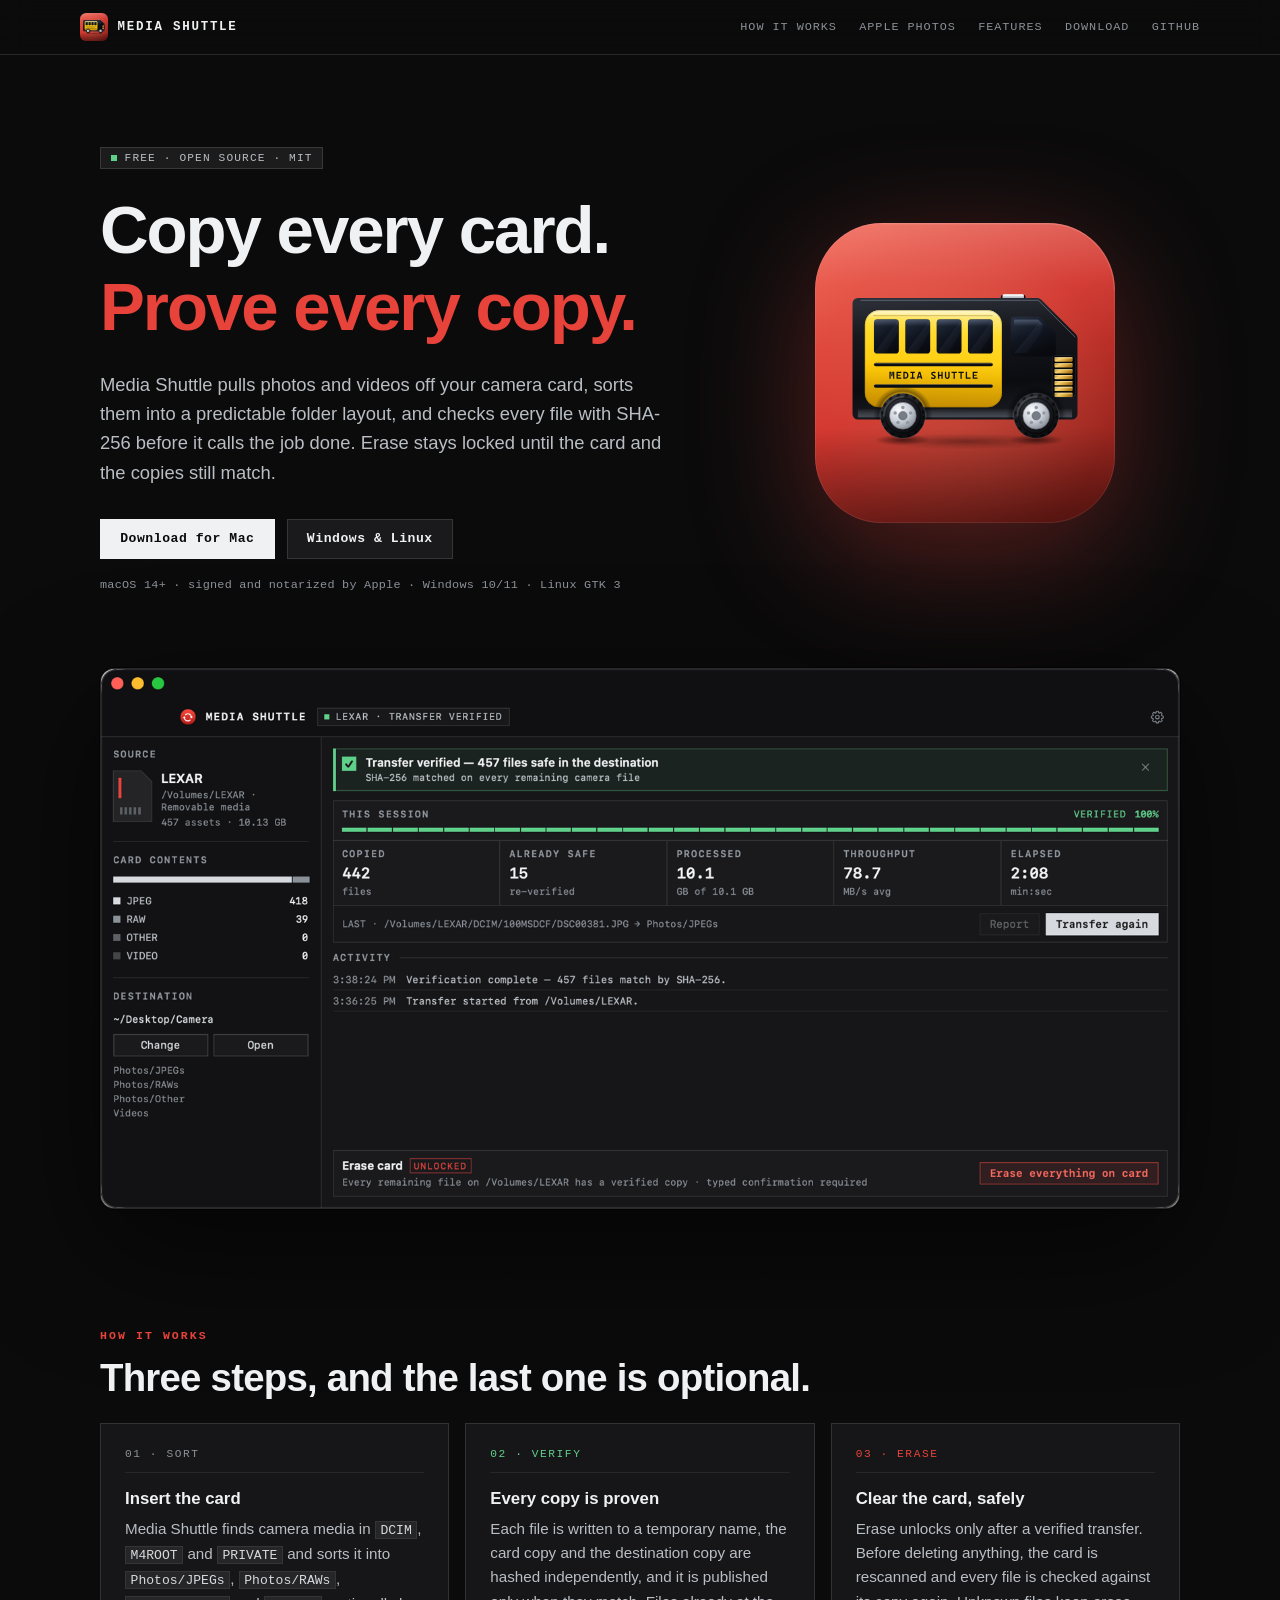
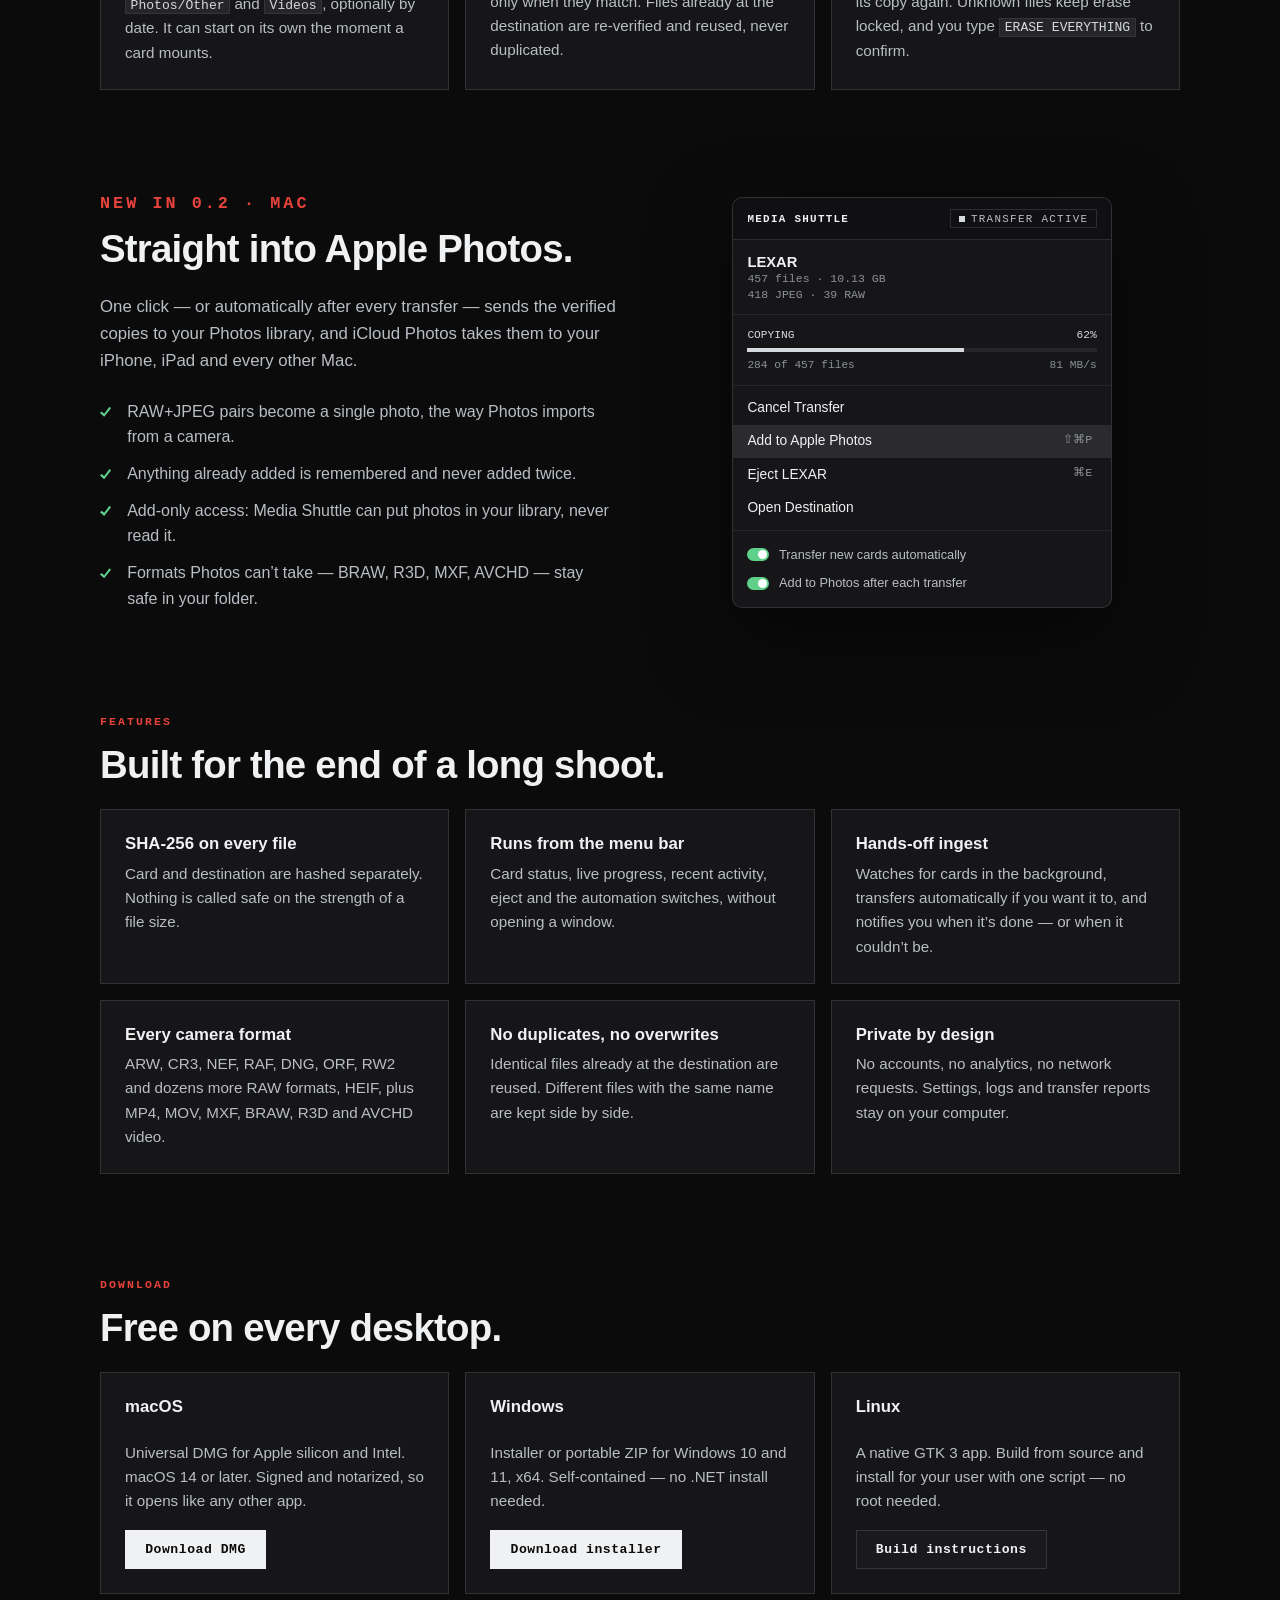
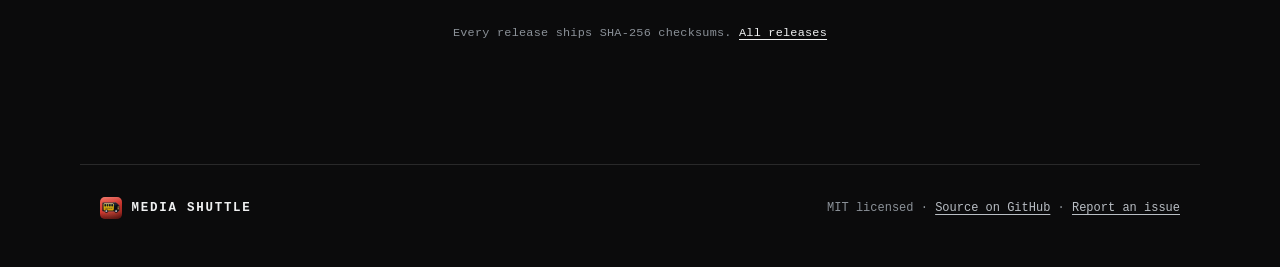
==== site/index.html @ 6b958de8 "Add the Media Shuttle website on GitHub Pages A static site in site/, published by a Pages workflow " ====
<!doctype html>
<html lang="en">
<head>
  <meta charset="utf-8">
  <meta name="viewport" content="width=device-width, initial-scale=1">
  <title>Media Shuttle — verified camera-card ingest for Mac, Windows and Linux</title>
  <meta name="description" content="Media Shuttle copies camera cards into a tidy folder layout, proves every copy with SHA-256, adds your shots to Apple Photos, and keeps erase locked until everything is safe. Free and open source.">
  <link rel="canonical" href="https://mediashuttle.webworldwide.online/">
  <link rel="icon" href="assets/icon.svg" type="image/svg+xml">
  <meta name="theme-color" content="#0B0B0C">
  <meta property="og:type" content="website">
  <meta property="og:title" content="Media Shuttle">
  <meta property="og:description" content="Copy every card. Prove every copy. Verified camera-card ingest for Mac, Windows and Linux.">
  <meta property="og:url" content="https://mediashuttle.webworldwide.online/">
  <meta property="og:image" content="https://mediashuttle.webworldwide.online/assets/screenshot.png">
  <meta name="twitter:card" content="summary_large_image">
  <link rel="stylesheet" href="style.css">
</head>
<body>
  <header class="nav">
    <a class="brand" href="#top" aria-label="Media Shuttle home">
      <img src="assets/icon.svg" alt="" width="28" height="28">
      <span>MEDIA SHUTTLE</span>
    </a>
    <nav aria-label="Sections">
      <a href="#how">How it works</a>
      <a href="#photos">Apple Photos</a>
      <a href="#features">Features</a>
      <a href="#download">Download</a>
      <a href="https://github.com/WebWorldWide/media-shuttle">GitHub</a>
    </nav>
  </header>

  <main id="top">
    <section class="hero">
      <div class="hero-copy">
        <p class="pill"><span class="dot verified"></span><span id="version-pill">FREE · OPEN SOURCE · MIT</span></p>
        <h1>Copy every card.<br><span class="accent">Prove every copy.</span></h1>
        <p class="lede">
          Media Shuttle pulls photos and videos off your camera card, sorts them into a predictable
          folder layout, and checks every file with SHA-256 before it calls the job done.
          Erase stays locked until the card and the copies still match.
        </p>
        <div class="cta">
          <a class="button primary" id="primary-download" href="https://github.com/WebWorldWide/media-shuttle/releases/latest">Download for Mac</a>
          <a class="button" href="#download">Windows &amp; Linux</a>
        </div>
        <p class="fineprint">macOS 14+ · signed and notarized by Apple · Windows 10/11 · Linux GTK&nbsp;3</p>
      </div>
      <div class="hero-mark" aria-hidden="true">
        <img src="assets/icon.svg" alt="" width="260" height="260">
      </div>
    </section>

    <section class="shot">
      <figure class="window">
        <img src="assets/screenshot.png" width="1600" height="800"
             alt="Media Shuttle showing a verified transfer: 457 files from a LEXAR card, 442 copied, 15 already safe, 10.1 GB at 78.7 MB/s, erase unlocked.">
      </figure>
    </section>

    <section id="how" class="section">
      <p class="label">HOW IT WORKS</p>
      <h2>Three steps, and the last one is optional.</h2>
      <ol class="steps">
        <li class="panel">
          <span class="step">01 · SORT</span>
          <h3>Insert the card</h3>
          <p>Media Shuttle finds camera media in <code>DCIM</code>, <code>M4ROOT</code> and <code>PRIVATE</code> and sorts it into
            <code>Photos/JPEGs</code>, <code>Photos/RAWs</code>, <code>Photos/Other</code> and <code>Videos</code>, optionally by date.
            It can start on its own the moment a card mounts.</p>
        </li>
        <li class="panel">
          <span class="step">02 · VERIFY</span>
          <h3>Every copy is proven</h3>
          <p>Each file is written to a temporary name, the card copy and the destination copy are hashed independently, and it
            is published only when they match. Files already at the destination are re-verified and reused, never duplicated.</p>
        </li>
        <li class="panel">
          <span class="step">03 · ERASE</span>
          <h3>Clear the card, safely</h3>
          <p>Erase unlocks only after a verified transfer. Before deleting anything, the card is rescanned and every file is
            checked against its copy again. Unknown files keep erase locked, and you type <code>ERASE EVERYTHING</code> to confirm.</p>
        </li>
      </ol>
    </section>

    <section id="photos" class="section split">
      <div>
        <p class="label">NEW IN 0.2 · MAC</p>
        <h2>Straight into Apple Photos.</h2>
        <p>One click — or automatically after every transfer — sends the verified copies to your Photos library, and iCloud
          Photos takes them to your iPhone, iPad and every other Mac.</p>
        <ul class="ticks">
          <li>RAW+JPEG pairs become a single photo, the way Photos imports from a camera.</li>
          <li>Anything already added is remembered and never added twice.</li>
          <li>Add-only access: Media Shuttle can put photos in your library, never read it.</li>
          <li>Formats Photos can’t take — BRAW, R3D, MXF, AVCHD — stay safe in your folder.</li>
        </ul>
      </div>
      <div class="panel menu-demo" aria-label="Illustration of the Media Shuttle menu bar panel">
        <div class="menu-head">
          <span>MEDIA SHUTTLE</span>
          <span class="status"><span class="dot"></span>TRANSFER ACTIVE</span>
        </div>
        <div class="menu-body">
          <div class="menu-card">
            <strong>LEXAR</strong>
            <span>457 files · 10.13 GB</span>
            <span>418 JPEG · 39 RAW</span>
          </div>
          <div class="menu-progress">
            <div class="row"><span>COPYING</span><span>62%</span></div>
            <div class="bar"><span style="width:62%"></span></div>
            <div class="row muted"><span>284 of 457 files</span><span>81 MB/s</span></div>
          </div>
          <ul class="menu-actions">
            <li>Cancel Transfer</li>
            <li>Add to Apple Photos <kbd>⇧⌘P</kbd></li>
            <li>Eject LEXAR <kbd>⌘E</kbd></li>
            <li>Open Destination</li>
          </ul>
          <div class="menu-switches">
            <span><i class="switch on"></i>Transfer new cards automatically</span>
            <span><i class="switch on"></i>Add to Photos after each transfer</span>
          </div>
        </div>
      </div>
    </section>

    <section id="features" class="section">
      <p class="label">FEATURES</p>
      <h2>Built for the end of a long shoot.</h2>
      <div class="grid">
        <article class="panel">
          <h3>SHA-256 on every file</h3>
          <p>Card and destination are hashed separately. Nothing is called safe on the strength of a file size.</p>
        </article>
        <article class="panel">
          <h3>Runs from the menu bar</h3>
          <p>Card status, live progress, recent activity, eject and the automation switches, without opening a window.</p>
        </article>
        <article class="panel">
          <h3>Hands-off ingest</h3>
          <p>Watches for cards in the background, transfers automatically if you want it to, and notifies you when it’s done — or when it couldn’t be.</p>
        </article>
        <article class="panel">
          <h3>Every camera format</h3>
          <p>ARW, CR3, NEF, RAF, DNG, ORF, RW2 and dozens more RAW formats, HEIF, plus MP4, MOV, MXF, BRAW, R3D and AVCHD video.</p>
        </article>
        <article class="panel">
          <h3>No duplicates, no overwrites</h3>
          <p>Identical files already at the destination are reused. Different files with the same name are kept side by side.</p>
        </article>
        <article class="panel">
          <h3>Private by design</h3>
          <p>No accounts, no analytics, no network requests. Settings, logs and transfer reports stay on your computer.</p>
        </article>
      </div>
    </section>

    <section id="download" class="section">
      <p class="label">DOWNLOAD</p>
      <h2>Free on every desktop.</h2>
      <div class="grid platforms">
        <article class="panel platform">
          <h3>macOS</h3>
          <p>Universal DMG for Apple silicon and Intel. macOS 14 or later. Signed and notarized, so it opens like any other app.</p>
          <a class="button primary" data-asset="macOS-universal.dmg" href="https://github.com/WebWorldWide/media-shuttle/releases/latest">Download DMG</a>
        </article>
        <article class="panel platform">
          <h3>Windows</h3>
          <p>Installer or portable ZIP for Windows 10 and 11, x64. Self-contained — no .NET install needed.</p>
          <a class="button primary" data-asset="win-x64.exe" href="https://github.com/WebWorldWide/media-shuttle/releases/latest">Download installer</a>
        </article>
        <article class="panel platform">
          <h3>Linux</h3>
          <p>A native GTK 3 app. Build from source and install for your user with one script — no root needed.</p>
          <a class="button" href="https://github.com/WebWorldWide/media-shuttle#linux">Build instructions</a>
        </article>
      </div>
      <p class="fineprint center">Every release ships SHA-256 checksums. <a href="https://github.com/WebWorldWide/media-shuttle/releases">All releases</a></p>
    </section>
  </main>

  <footer class="footer">
    <div class="brand">
      <img src="assets/icon.svg" alt="" width="22" height="22">
      <span>MEDIA SHUTTLE</span>
    </div>
    <p>MIT licensed · <a href="https://github.com/WebWorldWide/media-shuttle">Source on GitHub</a> · <a href="https://github.com/WebWorldWide/media-shuttle/issues">Report an issue</a></p>
  </footer>

  <script>
    // Point the download buttons straight at the newest release's files. Without JavaScript, or if
    // GitHub's API is unavailable, they keep linking to the latest release page.
    fetch("https://api.github.com/repos/WebWorldWide/media-shuttle/releases/latest")
      .then((response) => (response.ok ? response.json() : Promise.reject()))
      .then((release) => {
        const assets = release.assets || [];
        const find = (suffix) => assets.find((asset) => asset.name.endsWith(suffix));
        document.querySelectorAll("[data-asset]").forEach((link) => {
          const asset = find(link.dataset.asset);
          if (asset) link.href = asset.browser_download_url;
        });
        const dmg = find("macOS-universal.dmg");
        if (dmg) document.getElementById("primary-download").href = dmg.browser_download_url;
        const version = (release.tag_name || "").replace(/^v/, "");
        if (version) document.getElementById("version-pill").textContent = `VERSION ${version} · FREE · OPEN SOURCE`;
      })
      .catch(() => {});
  </script>
</body>
</html>
---- site/style.css ----
/* Media Shuttle site. The palette and type follow the app's own Theme: near-black panels,
   hairline borders, monospaced labels, red accent, green for verified, yellow for the shuttle. */
:root {
  --bg: #0b0b0c;
  --chrome: #101012;
  --panel: #161618;
  --panel-raised: #1a1a1d;
  --hairline: rgba(255, 255, 255, 0.12);
  --hairline-soft: rgba(255, 255, 255, 0.07);
  --text: #f0f1f2;
  --text-bright: #d6dade;
  --text-secondary: #b9bec4;
  --text-muted: #8b9198;
  --accent: #e8433a;
  --accent-bright: #ff6a5e;
  --verified: #5fd08a;
  --yellow: #ffd016;
  --mono: ui-monospace, "SF Mono", "JetBrains Mono", Menlo, Consolas, "Liberation Mono", monospace;
  --sans: -apple-system, BlinkMacSystemFont, "Segoe UI", Inter, Roboto, "Helvetica Neue", Arial, sans-serif;
  --max: 1120px;
}

* { box-sizing: border-box; }

html { scroll-behavior: smooth; scroll-padding-top: 72px; }

body {
  margin: 0;
  background:
    radial-gradient(1200px 520px at 78% -10%, rgba(232, 67, 58, 0.16), transparent 70%),
    var(--bg);
  color: var(--text-secondary);
  font: 16px/1.6 var(--sans);
  -webkit-font-smoothing: antialiased;
}

a { color: var(--text); text-underline-offset: 3px; }
a:hover { color: var(--accent-bright); }

code, kbd {
  font-family: var(--mono);
  font-size: 0.86em;
  color: var(--text-bright);
  background: var(--hairline-soft);
  border: 1px solid var(--hairline-soft);
  padding: 0.05em 0.35em;
}

h1, h2, h3 { color: var(--text); margin: 0; line-height: 1.15; }
h1 { font-size: clamp(2.5rem, 5.4vw, 4.2rem); letter-spacing: -0.03em; font-weight: 700; }
h2 { font-size: clamp(1.7rem, 3.2vw, 2.4rem); letter-spacing: -0.02em; margin-bottom: 1.4rem; }
h3 { font-size: 1.05rem; margin-bottom: 0.5rem; }
.accent { color: var(--accent); }

/* Navigation */
.nav {
  position: sticky;
  top: 0;
  z-index: 10;
  display: flex;
  align-items: center;
  justify-content: space-between;
  gap: 1rem;
  padding: 0.8rem max(1.25rem, calc((100% - var(--max)) / 2));
  background: rgba(11, 11, 12, 0.82);
  backdrop-filter: saturate(160%) blur(14px);
  border-bottom: 1px solid var(--hairline);
}
.brand {
  display: inline-flex;
  align-items: center;
  gap: 0.6rem;
  text-decoration: none;
  color: var(--text);
  font: 600 0.78rem var(--mono);
  letter-spacing: 0.14em;
}
.nav nav { display: flex; gap: 1.4rem; flex-wrap: wrap; }
.nav nav a {
  color: var(--text-muted);
  text-decoration: none;
  font: 0.74rem var(--mono);
  letter-spacing: 0.08em;
  text-transform: uppercase;
}
.nav nav a:hover { color: var(--text); }

main { max-width: var(--max); margin: 0 auto; padding: 0 1.25rem; }

/* Hero */
.hero {
  display: grid;
  grid-template-columns: 1.4fr 1fr;
  align-items: center;
  gap: 3rem;
  padding: 5.5rem 0 3rem;
}
.hero-mark { display: flex; justify-content: center; }
.hero-mark img {
  width: min(300px, 70%);
  height: auto;
  filter: drop-shadow(0 30px 60px rgba(232, 67, 58, 0.35));
  animation: float 6s ease-in-out infinite;
}
@keyframes float { 50% { transform: translateY(-10px); } }
@media (prefers-reduced-motion: reduce) { .hero-mark img { animation: none; } html { scroll-behavior: auto; } }

.pill {
  display: inline-flex;
  align-items: center;
  gap: 0.5rem;
  margin: 0 0 1.4rem;
  padding: 0.25rem 0.6rem;
  border: 1px solid var(--hairline);
  background: var(--hairline-soft);
  color: var(--text-secondary);
  font: 0.7rem var(--mono);
  letter-spacing: 0.1em;
}
.dot { display: inline-block; width: 6px; height: 6px; background: var(--text-bright); }
.dot.verified { background: var(--verified); }

.lede { font-size: 1.15rem; max-width: 36rem; margin: 1.5rem 0 2rem; }

.cta { display: flex; gap: 0.75rem; flex-wrap: wrap; }
.button {
  display: inline-block;
  padding: 0.7rem 1.2rem;
  border: 1px solid var(--hairline);
  background: var(--panel-raised);
  color: var(--text);
  text-decoration: none;
  font: 600 0.82rem var(--mono);
  letter-spacing: 0.04em;
  transition: border-color 0.15s, background 0.15s, transform 0.15s;
}
.button:hover { border-color: rgba(255, 255, 255, 0.3); color: var(--text); transform: translateY(-1px); }
.button.primary { background: var(--text); color: var(--bg); border-color: var(--text); }
.button.primary:hover { background: #fff; color: var(--bg); }

.fineprint { font: 0.74rem var(--mono); color: var(--text-muted); margin-top: 1.2rem; letter-spacing: 0.02em; }
.fineprint.center { text-align: center; margin-top: 2rem; }

/* Screenshot */
.shot { padding: 1rem 0 2rem; }
.window {
  margin: 0;
  border: 1px solid var(--hairline);
  border-radius: 14px;
  overflow: hidden;
  box-shadow: 0 40px 120px rgba(0, 0, 0, 0.6), 0 0 0 1px rgba(0, 0, 0, 0.5);
}
.window img { display: block; width: 100%; height: auto; }

/* Sections */
.section { padding: 5.5rem 0 1rem; }
.label {
  margin: 0 0 0.9rem;
  color: var(--accent);
  font: 600 0.72rem var(--mono);
  letter-spacing: 0.18em;
}
.panel {
  background: var(--panel);
  border: 1px solid var(--hairline);
  padding: 1.5rem;
}
.panel p { margin: 0; font-size: 0.95rem; }

.steps { list-style: none; margin: 0; padding: 0; display: grid; grid-template-columns: repeat(3, 1fr); gap: 1rem; }
.step {
  display: block;
  margin-bottom: 1rem;
  color: var(--text-muted);
  font: 0.7rem var(--mono);
  letter-spacing: 0.14em;
  padding-bottom: 0.8rem;
  border-bottom: 1px solid var(--hairline-soft);
}
.steps li:nth-child(2) .step { color: var(--verified); }
.steps li:nth-child(3) .step { color: var(--accent); }

.grid { display: grid; grid-template-columns: repeat(3, 1fr); gap: 1rem; }

.split { display: grid; grid-template-columns: 1fr 1fr; gap: 3rem; align-items: center; }
.split > div > p { font-size: 1.05rem; }
.ticks { list-style: none; padding: 0; margin: 1.5rem 0 0; display: grid; gap: 0.7rem; }
.ticks li { position: relative; padding-left: 1.7rem; }
.ticks li::before {
  content: "";
  position: absolute;
  left: 0;
  top: 0.45em;
  width: 11px;
  height: 11px;
  background: var(--verified);
  clip-path: polygon(14% 52%, 0 66%, 38% 100%, 100% 22%, 86% 8%, 38% 72%);
}

/* Menu bar illustration */
.menu-demo { padding: 0; max-width: 380px; justify-self: center; width: 100%; box-shadow: 0 30px 80px rgba(0, 0, 0, 0.5); border-radius: 10px; overflow: hidden; }
.menu-head {
  display: flex;
  justify-content: space-between;
  align-items: center;
  padding: 0.7rem 0.9rem;
  background: var(--chrome);
  border-bottom: 1px solid var(--hairline);
  color: var(--text);
  font: 600 0.68rem var(--mono);
  letter-spacing: 0.12em;
}
.menu-head .status { display: inline-flex; align-items: center; gap: 0.4rem; color: var(--text-secondary); font-weight: 400; border: 1px solid var(--hairline); padding: 0.15rem 0.45rem; }
.menu-body > * { padding: 0.85rem 0.9rem; border-bottom: 1px solid var(--hairline-soft); }
.menu-card { display: grid; gap: 0.15rem; font: 0.72rem var(--mono); color: var(--text-muted); }
.menu-card strong { font: 600 0.92rem var(--sans); color: var(--text); }
.menu-progress { display: grid; gap: 0.45rem; font: 0.7rem var(--mono); color: var(--text-bright); }
.menu-progress .row { display: flex; justify-content: space-between; }
.menu-progress .muted { color: var(--text-muted); }
.bar { height: 4px; background: var(--hairline-soft); }
.bar span { display: block; height: 100%; background: var(--text-bright); }
.menu-actions { list-style: none; margin: 0; padding: 0.35rem 0 !important; }
.menu-actions li { display: flex; justify-content: space-between; padding: 0.35rem 0.9rem; color: var(--text); font-size: 0.86rem; }
.menu-actions li:nth-child(2) { background: rgba(255, 255, 255, 0.09); }
.menu-actions kbd { background: none; border: 0; color: var(--text-muted); }
.menu-switches { display: grid; gap: 0.5rem; font-size: 0.8rem; border-bottom: 0 !important; }
.menu-switches span { display: flex; align-items: center; gap: 0.6rem; }
.switch { position: relative; width: 22px; height: 13px; border-radius: 7px; background: var(--hairline); flex: none; }
.switch.on { background: var(--verified); }
.switch::after { content: ""; position: absolute; top: 2px; left: 2px; width: 9px; height: 9px; border-radius: 50%; background: #fff; }
.switch.on::after { left: 11px; }

.platform { display: flex; flex-direction: column; gap: 1rem; }
.platform p { flex: 1; }
.platform .button { align-self: flex-start; }

/* Footer */
.footer {
  max-width: var(--max);
  margin: 6rem auto 0;
  padding: 2rem 1.25rem 3rem;
  border-top: 1px solid var(--hairline);
  display: flex;
  justify-content: space-between;
  align-items: center;
  gap: 1rem;
  flex-wrap: wrap;
  font: 0.75rem var(--mono);
  color: var(--text-muted);
}
.footer p { margin: 0; }
.footer a { color: var(--text-secondary); }

@media (max-width: 880px) {
  .hero, .split { grid-template-columns: 1fr; }
  .hero { padding-top: 3.5rem; text-align: left; }
  .hero-mark { order: -1; justify-content: flex-start; }
  .hero-mark img { width: 120px; }
  .steps, .grid { grid-template-columns: 1fr; }
  .nav nav a:not(:last-child):not([href="#download"]) { display: none; }
}
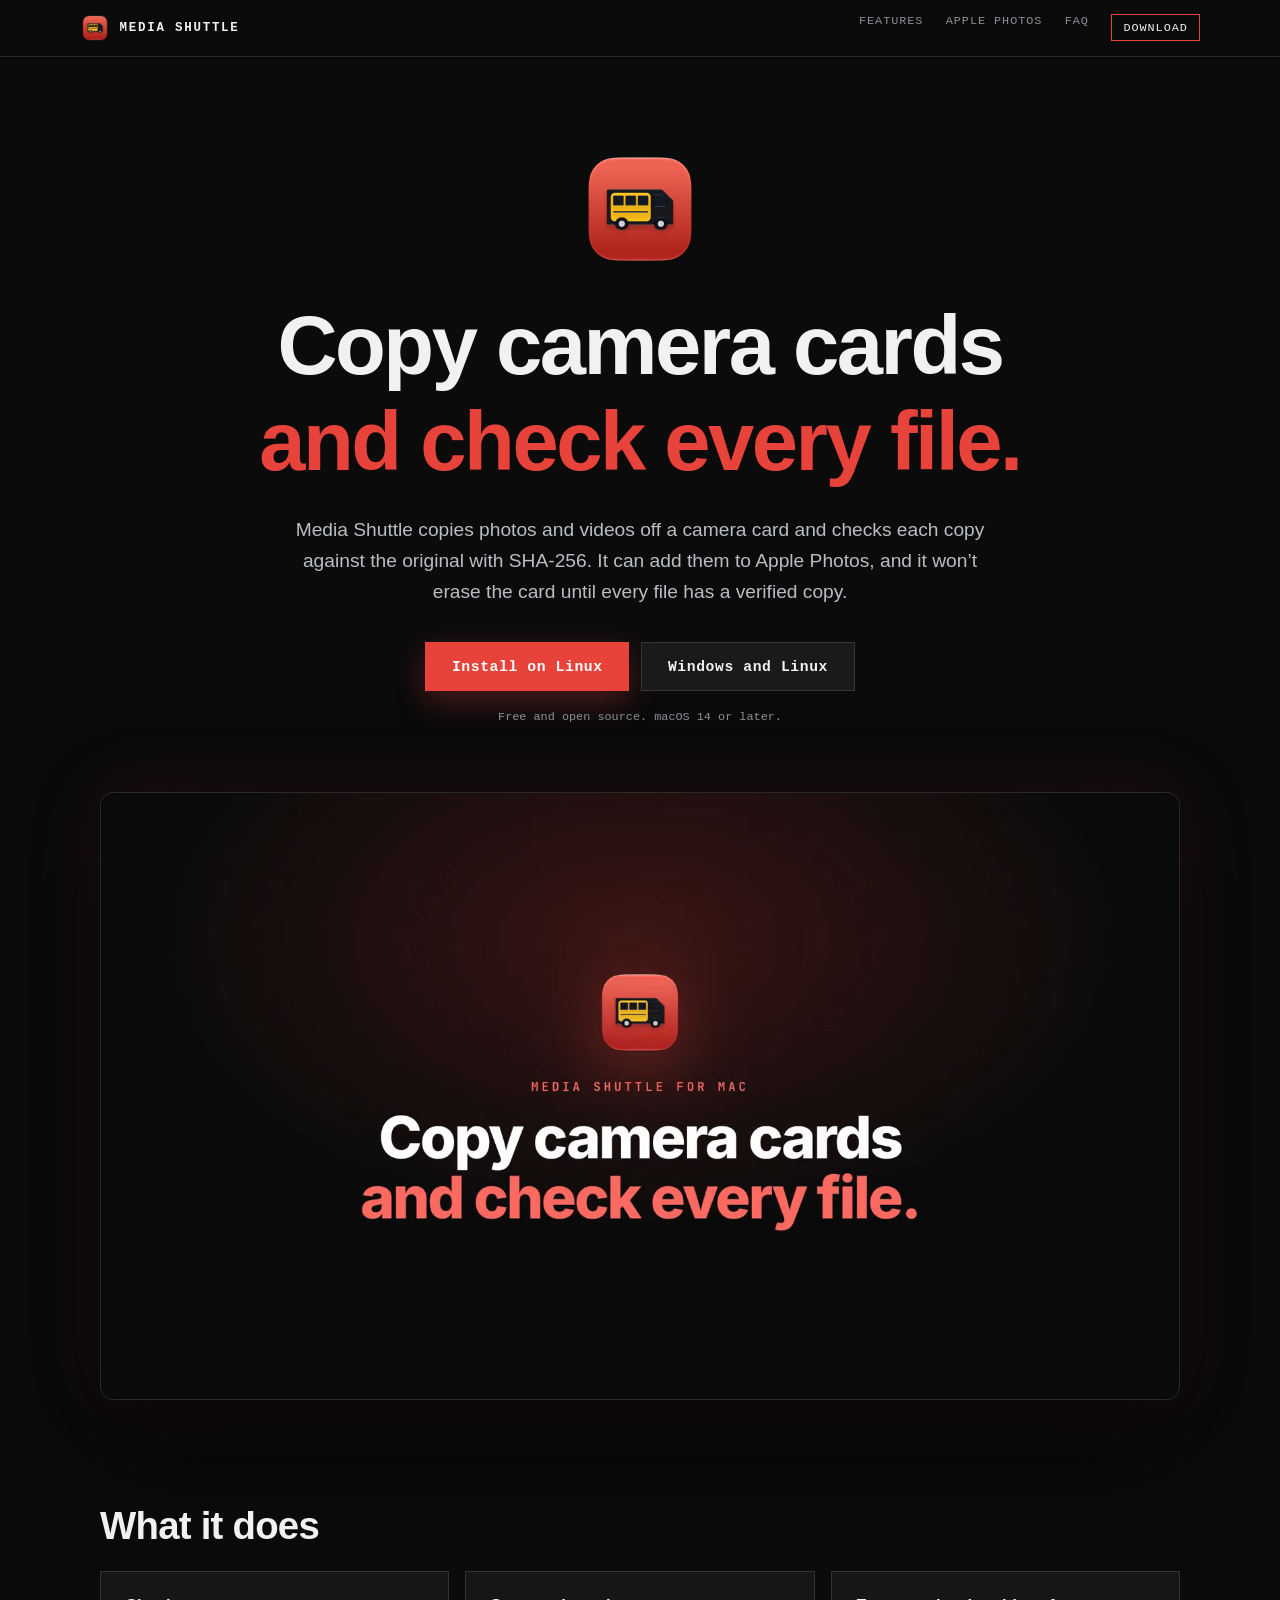
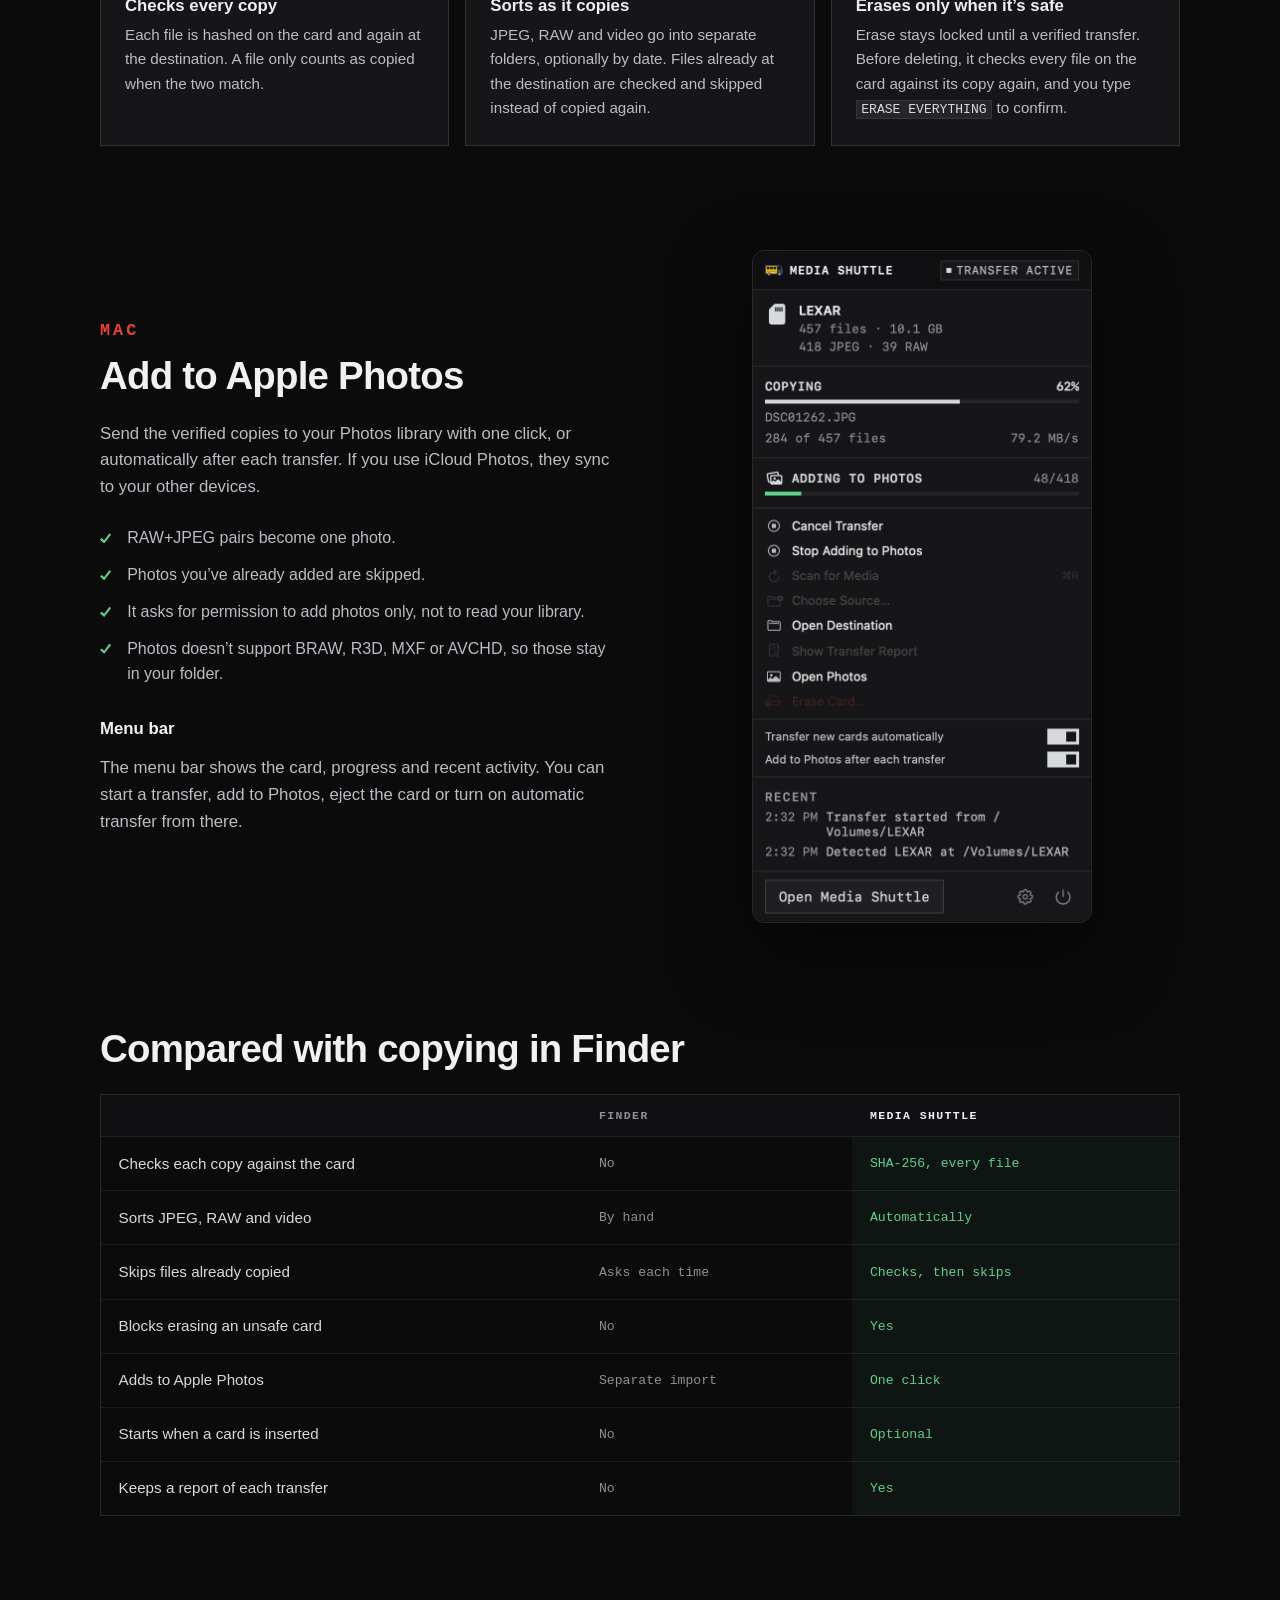
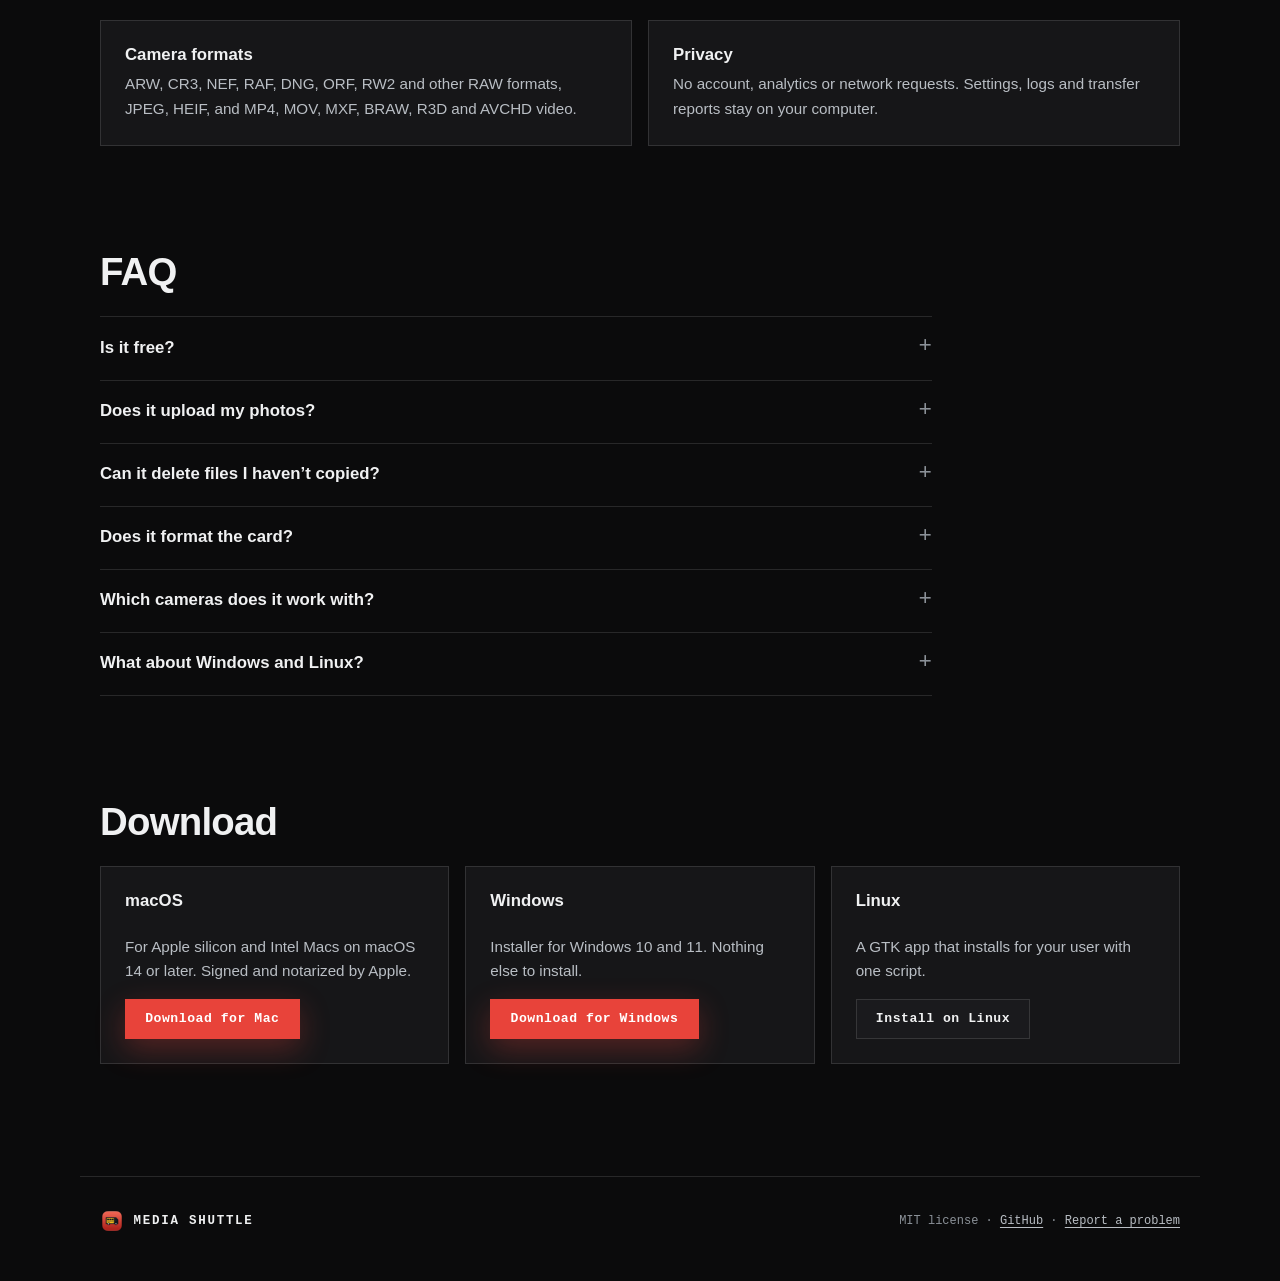
==== commit 0a018ee2: "Native-style icon, app-styled controls, plain copy, promo video Icon: rebuilt the Icon Composer docu" ====
--- a/site/index.html
+++ b/site/index.html
@@ -3,210 +3,222 @@
 <head>
   <meta charset="utf-8">
   <meta name="viewport" content="width=device-width, initial-scale=1">
-  <title>Media Shuttle — verified camera-card ingest for Mac, Windows and Linux</title>
-  <meta name="description" content="Media Shuttle copies camera cards into a tidy folder layout, proves every copy with SHA-256, adds your shots to Apple Photos, and keeps erase locked until everything is safe. Free and open source.">
+  <title>Media Shuttle: copy camera cards and check every file</title>
+  <meta name="description" content="Media Shuttle copies photos and videos off a camera card, checks each copy with SHA-256, and can add them to Apple Photos. Free for Mac, Windows and Linux.">
   <link rel="canonical" href="https://mediashuttle.webworldwide.online/">
-  <link rel="icon" href="assets/icon.svg" type="image/svg+xml">
+  <link rel="icon" href="assets/favicon-64.png" type="image/png">
+  <link rel="apple-touch-icon" href="assets/apple-touch-icon.png">
   <meta name="theme-color" content="#0B0B0C">
   <meta property="og:type" content="website">
   <meta property="og:title" content="Media Shuttle">
-  <meta property="og:description" content="Copy every card. Prove every copy. Verified camera-card ingest for Mac, Windows and Linux.">
+  <meta property="og:description" content="Copy camera cards and check every file. Free for Mac, Windows and Linux.">
   <meta property="og:url" content="https://mediashuttle.webworldwide.online/">
-  <meta property="og:image" content="https://mediashuttle.webworldwide.online/assets/screenshot.png">
+  <meta property="og:image" content="https://mediashuttle.webworldwide.online/assets/promo-thumbnail.jpg">
   <meta name="twitter:card" content="summary_large_image">
   <link rel="stylesheet" href="style.css">
 </head>
 <body>
   <header class="nav">
     <a class="brand" href="#top" aria-label="Media Shuttle home">
-      <img src="assets/icon.svg" alt="" width="28" height="28">
+      <img src="assets/icon.png" alt="" width="30" height="30">
       <span>MEDIA SHUTTLE</span>
     </a>
     <nav aria-label="Sections">
-      <a href="#how">How it works</a>
+      <a href="#features">Features</a>
       <a href="#photos">Apple Photos</a>
-      <a href="#features">Features</a>
-      <a href="#download">Download</a>
-      <a href="https://github.com/WebWorldWide/media-shuttle">GitHub</a>
+      <a href="#faq">FAQ</a>
+      <a class="nav-cta" href="#download">Download</a>
     </nav>
   </header>
 
   <main id="top">
     <section class="hero">
-      <div class="hero-copy">
-        <p class="pill"><span class="dot verified"></span><span id="version-pill">FREE · OPEN SOURCE · MIT</span></p>
-        <h1>Copy every card.<br><span class="accent">Prove every copy.</span></h1>
-        <p class="lede">
-          Media Shuttle pulls photos and videos off your camera card, sorts them into a predictable
-          folder layout, and checks every file with SHA-256 before it calls the job done.
-          Erase stays locked until the card and the copies still match.
-        </p>
-        <div class="cta">
-          <a class="button primary" id="primary-download" href="https://github.com/WebWorldWide/media-shuttle/releases/latest">Download for Mac</a>
-          <a class="button" href="#download">Windows &amp; Linux</a>
-        </div>
-        <p class="fineprint">macOS 14+ · signed and notarized by Apple · Windows 10/11 · Linux GTK&nbsp;3</p>
-      </div>
-      <div class="hero-mark" aria-hidden="true">
-        <img src="assets/icon.svg" alt="" width="260" height="260">
-      </div>
-    </section>
-
-    <section class="shot">
+      <img class="hero-icon" src="assets/icon.png" alt="" width="128" height="128">
+      <h1>Copy camera cards<br><span class="accent">and check every file.</span></h1>
+      <p class="lede">
+        Media Shuttle copies photos and videos off a camera card and checks each copy against the
+        original with SHA-256. It can add them to Apple Photos, and it won’t erase the card until every
+        file has a verified copy.
+      </p>
+      <div class="cta">
+        <a class="button primary big" data-download="primary" href="https://github.com/WebWorldWide/media-shuttle/releases/latest">Download for Mac</a>
+        <a class="button big" href="#download">Windows and Linux</a>
+      </div>
+      <p class="fineprint">Free and open source. macOS 14 or later.</p>
+    </section>
+
+    <section class="video-wrap">
       <figure class="window">
-        <img src="assets/screenshot.png" width="1600" height="800"
-             alt="Media Shuttle showing a verified transfer: 457 files from a LEXAR card, 442 copied, 15 already safe, 10.1 GB at 78.7 MB/s, erase unlocked.">
+        <video autoplay muted loop playsinline preload="metadata" poster="assets/promo-poster.jpg"
+               aria-label="A camera card is detected, 457 files are copied and checked with SHA-256, then added to Apple Photos.">
+          <source src="assets/promo.webm" type="video/webm">
+          <source src="assets/promo.mp4" type="video/mp4">
+        </video>
       </figure>
     </section>
 
-    <section id="how" class="section">
-      <p class="label">HOW IT WORKS</p>
-      <h2>Three steps, and the last one is optional.</h2>
-      <ol class="steps">
-        <li class="panel">
-          <span class="step">01 · SORT</span>
-          <h3>Insert the card</h3>
-          <p>Media Shuttle finds camera media in <code>DCIM</code>, <code>M4ROOT</code> and <code>PRIVATE</code> and sorts it into
-            <code>Photos/JPEGs</code>, <code>Photos/RAWs</code>, <code>Photos/Other</code> and <code>Videos</code>, optionally by date.
-            It can start on its own the moment a card mounts.</p>
-        </li>
-        <li class="panel">
-          <span class="step">02 · VERIFY</span>
-          <h3>Every copy is proven</h3>
-          <p>Each file is written to a temporary name, the card copy and the destination copy are hashed independently, and it
-            is published only when they match. Files already at the destination are re-verified and reused, never duplicated.</p>
-        </li>
-        <li class="panel">
-          <span class="step">03 · ERASE</span>
-          <h3>Clear the card, safely</h3>
-          <p>Erase unlocks only after a verified transfer. Before deleting anything, the card is rescanned and every file is
-            checked against its copy again. Unknown files keep erase locked, and you type <code>ERASE EVERYTHING</code> to confirm.</p>
-        </li>
-      </ol>
+    <section id="features" class="section">
+      <h2>What it does</h2>
+      <div class="grid">
+        <article class="panel">
+          <h3>Checks every copy</h3>
+          <p>Each file is hashed on the card and again at the destination. A file only counts as copied when the two match.</p>
+        </article>
+        <article class="panel">
+          <h3>Sorts as it copies</h3>
+          <p>JPEG, RAW and video go into separate folders, optionally by date. Files already at the destination are checked and skipped instead of copied again.</p>
+        </article>
+        <article class="panel">
+          <h3>Erases only when it’s safe</h3>
+          <p>Erase stays locked until a verified transfer. Before deleting, it checks every file on the card against its copy again, and you type <code>ERASE EVERYTHING</code> to confirm.</p>
+        </article>
+      </div>
     </section>
 
     <section id="photos" class="section split">
       <div>
-        <p class="label">NEW IN 0.2 · MAC</p>
-        <h2>Straight into Apple Photos.</h2>
-        <p>One click — or automatically after every transfer — sends the verified copies to your Photos library, and iCloud
-          Photos takes them to your iPhone, iPad and every other Mac.</p>
+        <p class="label">MAC</p>
+        <h2>Add to Apple Photos</h2>
+        <p>Send the verified copies to your Photos library with one click, or automatically after each transfer.
+          If you use iCloud Photos, they sync to your other devices.</p>
         <ul class="ticks">
-          <li>RAW+JPEG pairs become a single photo, the way Photos imports from a camera.</li>
-          <li>Anything already added is remembered and never added twice.</li>
-          <li>Add-only access: Media Shuttle can put photos in your library, never read it.</li>
-          <li>Formats Photos can’t take — BRAW, R3D, MXF, AVCHD — stay safe in your folder.</li>
+          <li>RAW+JPEG pairs become one photo.</li>
+          <li>Photos you’ve already added are skipped.</li>
+          <li>It asks for permission to add photos only, not to read your library.</li>
+          <li>Photos doesn’t support BRAW, R3D, MXF or AVCHD, so those stay in your folder.</li>
         </ul>
-      </div>
-      <div class="panel menu-demo" aria-label="Illustration of the Media Shuttle menu bar panel">
-        <div class="menu-head">
-          <span>MEDIA SHUTTLE</span>
-          <span class="status"><span class="dot"></span>TRANSFER ACTIVE</span>
-        </div>
-        <div class="menu-body">
-          <div class="menu-card">
-            <strong>LEXAR</strong>
-            <span>457 files · 10.13 GB</span>
-            <span>418 JPEG · 39 RAW</span>
-          </div>
-          <div class="menu-progress">
-            <div class="row"><span>COPYING</span><span>62%</span></div>
-            <div class="bar"><span style="width:62%"></span></div>
-            <div class="row muted"><span>284 of 457 files</span><span>81 MB/s</span></div>
-          </div>
-          <ul class="menu-actions">
-            <li>Cancel Transfer</li>
-            <li>Add to Apple Photos <kbd>⇧⌘P</kbd></li>
-            <li>Eject LEXAR <kbd>⌘E</kbd></li>
-            <li>Open Destination</li>
-          </ul>
-          <div class="menu-switches">
-            <span><i class="switch on"></i>Transfer new cards automatically</span>
-            <span><i class="switch on"></i>Add to Photos after each transfer</span>
-          </div>
-        </div>
-      </div>
-    </section>
-
-    <section id="features" class="section">
-      <p class="label">FEATURES</p>
-      <h2>Built for the end of a long shoot.</h2>
-      <div class="grid">
-        <article class="panel">
-          <h3>SHA-256 on every file</h3>
-          <p>Card and destination are hashed separately. Nothing is called safe on the strength of a file size.</p>
-        </article>
-        <article class="panel">
-          <h3>Runs from the menu bar</h3>
-          <p>Card status, live progress, recent activity, eject and the automation switches, without opening a window.</p>
-        </article>
-        <article class="panel">
-          <h3>Hands-off ingest</h3>
-          <p>Watches for cards in the background, transfers automatically if you want it to, and notifies you when it’s done — or when it couldn’t be.</p>
-        </article>
-        <article class="panel">
-          <h3>Every camera format</h3>
-          <p>ARW, CR3, NEF, RAF, DNG, ORF, RW2 and dozens more RAW formats, HEIF, plus MP4, MOV, MXF, BRAW, R3D and AVCHD video.</p>
-        </article>
-        <article class="panel">
-          <h3>No duplicates, no overwrites</h3>
-          <p>Identical files already at the destination are reused. Different files with the same name are kept side by side.</p>
-        </article>
-        <article class="panel">
-          <h3>Private by design</h3>
-          <p>No accounts, no analytics, no network requests. Settings, logs and transfer reports stay on your computer.</p>
-        </article>
-      </div>
+        <h3 class="subhead">Menu bar</h3>
+        <p>The menu bar shows the card, progress and recent activity. You can start a transfer, add to Photos,
+          eject the card or turn on automatic transfer from there.</p>
+      </div>
+      <figure class="menubar-shot">
+        <img src="assets/menubar.png" width="340" height="673" loading="lazy"
+             alt="The Media Shuttle menu bar panel, copying 284 of 457 files from a card named LEXAR while adding 48 of 418 items to Apple Photos.">
+      </figure>
+    </section>
+
+    <section class="section">
+      <h2>Compared with copying in Finder</h2>
+      <div class="table-wrap">
+        <table class="compare">
+          <thead>
+            <tr><th scope="col"></th><th scope="col">Finder</th><th scope="col" class="us">Media Shuttle</th></tr>
+          </thead>
+          <tbody>
+            <tr><th scope="row">Checks each copy against the card</th><td class="no">No</td><td class="yes">SHA-256, every file</td></tr>
+            <tr><th scope="row">Sorts JPEG, RAW and video</th><td class="no">By hand</td><td class="yes">Automatically</td></tr>
+            <tr><th scope="row">Skips files already copied</th><td class="no">Asks each time</td><td class="yes">Checks, then skips</td></tr>
+            <tr><th scope="row">Blocks erasing an unsafe card</th><td class="no">No</td><td class="yes">Yes</td></tr>
+            <tr><th scope="row">Adds to Apple Photos</th><td class="no">Separate import</td><td class="yes">One click</td></tr>
+            <tr><th scope="row">Starts when a card is inserted</th><td class="no">No</td><td class="yes">Optional</td></tr>
+            <tr><th scope="row">Keeps a report of each transfer</th><td class="no">No</td><td class="yes">Yes</td></tr>
+          </tbody>
+        </table>
+      </div>
+    </section>
+
+    <section class="section">
+      <div class="grid two">
+        <article class="panel">
+          <h3>Camera formats</h3>
+          <p>ARW, CR3, NEF, RAF, DNG, ORF, RW2 and other RAW formats, JPEG, HEIF, and MP4, MOV, MXF, BRAW, R3D and AVCHD video.</p>
+        </article>
+        <article class="panel">
+          <h3>Privacy</h3>
+          <p>No account, analytics or network requests. Settings, logs and transfer reports stay on your computer.</p>
+        </article>
+      </div>
+    </section>
+
+    <section id="faq" class="section faq">
+      <h2>FAQ</h2>
+      <details>
+        <summary>Is it free?</summary>
+        <p>Yes. It’s open source under the MIT license.</p>
+      </details>
+      <details>
+        <summary>Does it upload my photos?</summary>
+        <p>No. Media Shuttle doesn’t connect to the internet. If you add photos to Apple Photos, your iCloud settings decide what syncs.</p>
+      </details>
+      <details>
+        <summary>Can it delete files I haven’t copied?</summary>
+        <p>Erase only unlocks after a verified transfer. It checks every file against its copy again first, and it refuses if the card has files it can’t verify.</p>
+      </details>
+      <details>
+        <summary>Does it format the card?</summary>
+        <p>No. It deletes the files and leaves the card’s filesystem as it is. Use your camera’s Format command for a fresh card.</p>
+      </details>
+      <details>
+        <summary>Which cameras does it work with?</summary>
+        <p>Any camera that writes a <code>DCIM</code> folder, plus Sony’s <code>M4ROOT</code> and <code>PRIVATE</code> video folders. You can also choose any folder yourself.</p>
+      </details>
+      <details>
+        <summary>What about Windows and Linux?</summary>
+        <p>Both have native apps with the same verified copy and erase. Apple Photos import is Mac only.</p>
+      </details>
     </section>
 
     <section id="download" class="section">
-      <p class="label">DOWNLOAD</p>
-      <h2>Free on every desktop.</h2>
+      <h2>Download</h2>
       <div class="grid platforms">
         <article class="panel platform">
           <h3>macOS</h3>
-          <p>Universal DMG for Apple silicon and Intel. macOS 14 or later. Signed and notarized, so it opens like any other app.</p>
-          <a class="button primary" data-asset="macOS-universal.dmg" href="https://github.com/WebWorldWide/media-shuttle/releases/latest">Download DMG</a>
+          <p>For Apple silicon and Intel Macs on macOS 14 or later. Signed and notarized by Apple.</p>
+          <a class="button primary" data-asset="macOS-universal.dmg" href="https://github.com/WebWorldWide/media-shuttle/releases/latest">Download for Mac</a>
         </article>
         <article class="panel platform">
           <h3>Windows</h3>
-          <p>Installer or portable ZIP for Windows 10 and 11, x64. Self-contained — no .NET install needed.</p>
-          <a class="button primary" data-asset="win-x64.exe" href="https://github.com/WebWorldWide/media-shuttle/releases/latest">Download installer</a>
+          <p>Installer for Windows 10 and 11. Nothing else to install.</p>
+          <a class="button primary" data-asset="win-x64.exe" href="https://github.com/WebWorldWide/media-shuttle/releases/latest">Download for Windows</a>
         </article>
         <article class="panel platform">
           <h3>Linux</h3>
-          <p>A native GTK 3 app. Build from source and install for your user with one script — no root needed.</p>
-          <a class="button" href="https://github.com/WebWorldWide/media-shuttle#linux">Build instructions</a>
-        </article>
-      </div>
-      <p class="fineprint center">Every release ships SHA-256 checksums. <a href="https://github.com/WebWorldWide/media-shuttle/releases">All releases</a></p>
+          <p>A GTK app that installs for your user with one script.</p>
+          <a class="button" href="https://github.com/WebWorldWide/media-shuttle#linux">Install on Linux</a>
+        </article>
+      </div>
     </section>
   </main>
 
   <footer class="footer">
     <div class="brand">
-      <img src="assets/icon.svg" alt="" width="22" height="22">
+      <img src="assets/icon.png" alt="" width="24" height="24">
       <span>MEDIA SHUTTLE</span>
     </div>
-    <p>MIT licensed · <a href="https://github.com/WebWorldWide/media-shuttle">Source on GitHub</a> · <a href="https://github.com/WebWorldWide/media-shuttle/issues">Report an issue</a></p>
+    <p>MIT license · <a href="https://github.com/WebWorldWide/media-shuttle">GitHub</a> · <a href="https://github.com/WebWorldWide/media-shuttle/issues">Report a problem</a></p>
   </footer>
 
   <script>
-    // Point the download buttons straight at the newest release's files. Without JavaScript, or if
-    // GitHub's API is unavailable, they keep linking to the latest release page.
-    fetch("https://api.github.com/repos/WebWorldWide/media-shuttle/releases/latest")
+    // Offer the visitor's own platform first.
+    const platform = /Windows/i.test(navigator.userAgent) ? "windows"
+      : /Linux|X11/i.test(navigator.userAgent) && !/Android/i.test(navigator.userAgent) ? "linux" : "mac";
+    const primary = document.querySelector('[data-download="primary"]');
+    if (platform === "windows") primary.textContent = "Download for Windows";
+    if (platform === "linux") {
+      primary.textContent = "Install on Linux";
+      primary.href = "https://github.com/WebWorldWide/media-shuttle#linux";
+    }
+
+    // Point each download at the newest release that has its file, since a release can ship for
+    // one platform before the others. If GitHub's API is unavailable, the links stay on the
+    // latest release page.
+    fetch("https://api.github.com/repos/WebWorldWide/media-shuttle/releases?per_page=20")
       .then((response) => (response.ok ? response.json() : Promise.reject()))
-      .then((release) => {
-        const assets = release.assets || [];
-        const find = (suffix) => assets.find((asset) => asset.name.endsWith(suffix));
+      .then((releases) => {
+        const published = releases.filter((release) => !release.draft && !release.prerelease);
+        const newest = (suffix) => {
+          for (const release of published) {
+            const asset = (release.assets || []).find((candidate) => candidate.name.endsWith(suffix));
+            if (asset) return asset;
+          }
+          return null;
+        };
         document.querySelectorAll("[data-asset]").forEach((link) => {
-          const asset = find(link.dataset.asset);
+          const asset = newest(link.dataset.asset);
           if (asset) link.href = asset.browser_download_url;
         });
-        const dmg = find("macOS-universal.dmg");
-        if (dmg) document.getElementById("primary-download").href = dmg.browser_download_url;
-        const version = (release.tag_name || "").replace(/^v/, "");
-        if (version) document.getElementById("version-pill").textContent = `VERSION ${version} · FREE · OPEN SOURCE`;
+        const mine = platform === "windows" ? newest("win-x64.exe") : platform === "mac" ? newest("macOS-universal.dmg") : null;
+        if (mine) primary.href = mine.browser_download_url;
       })
       .catch(() => {});
   </script>
--- a/site/style.css
+++ b/site/style.css
@@ -88,41 +88,12 @@
 main { max-width: var(--max); margin: 0 auto; padding: 0 1.25rem; }
 
 /* Hero */
-.hero {
-  display: grid;
-  grid-template-columns: 1.4fr 1fr;
-  align-items: center;
-  gap: 3rem;
-  padding: 5.5rem 0 3rem;
-}
-.hero-mark { display: flex; justify-content: center; }
-.hero-mark img {
-  width: min(300px, 70%);
-  height: auto;
-  filter: drop-shadow(0 30px 60px rgba(232, 67, 58, 0.35));
-  animation: float 6s ease-in-out infinite;
-}
-@keyframes float { 50% { transform: translateY(-10px); } }
-@media (prefers-reduced-motion: reduce) { .hero-mark img { animation: none; } html { scroll-behavior: auto; } }
-
-.pill {
-  display: inline-flex;
-  align-items: center;
-  gap: 0.5rem;
-  margin: 0 0 1.4rem;
-  padding: 0.25rem 0.6rem;
-  border: 1px solid var(--hairline);
-  background: var(--hairline-soft);
-  color: var(--text-secondary);
-  font: 0.7rem var(--mono);
-  letter-spacing: 0.1em;
-}
-.dot { display: inline-block; width: 6px; height: 6px; background: var(--text-bright); }
-.dot.verified { background: var(--verified); }
-
-.lede { font-size: 1.15rem; max-width: 36rem; margin: 1.5rem 0 2rem; }
-
-.cta { display: flex; gap: 0.75rem; flex-wrap: wrap; }
+.hero { padding: 5.5rem 0 2.5rem; text-align: center; }
+.hero-icon { display: block; width: 128px; height: 128px; margin: 0 auto 1.6rem; }
+.hero h1 { font-size: clamp(2.8rem, 6.6vw, 5.2rem); }
+.lede { font-size: 1.2rem; max-width: 44rem; margin: 1.6rem auto 2.2rem; color: var(--text-secondary); }
+.fineprint { font: 0.74rem var(--mono); color: var(--text-muted); margin-top: 1.2rem; }
+.cta { display: flex; gap: 0.75rem; flex-wrap: wrap; justify-content: center; }
 .button {
   display: inline-block;
   padding: 0.7rem 1.2rem;
@@ -132,25 +103,24 @@
   text-decoration: none;
   font: 600 0.82rem var(--mono);
   letter-spacing: 0.04em;
-  transition: border-color 0.15s, background 0.15s, transform 0.15s;
+  transition: border-color 0.15s, background 0.15s, transform 0.15s, box-shadow 0.15s;
 }
 .button:hover { border-color: rgba(255, 255, 255, 0.3); color: var(--text); transform: translateY(-1px); }
-.button.primary { background: var(--text); color: var(--bg); border-color: var(--text); }
-.button.primary:hover { background: #fff; color: var(--bg); }
-
-.fineprint { font: 0.74rem var(--mono); color: var(--text-muted); margin-top: 1.2rem; letter-spacing: 0.02em; }
-.fineprint.center { text-align: center; margin-top: 2rem; }
-
-/* Screenshot */
-.shot { padding: 1rem 0 2rem; }
+.button.big { padding: 0.95rem 1.6rem; font-size: 0.92rem; }
+.button.primary { background: var(--accent); color: #fff; border-color: var(--accent); box-shadow: 0 10px 30px rgba(232, 67, 58, 0.3); }
+.button.primary:hover { background: var(--accent-bright); border-color: var(--accent-bright); color: #fff; box-shadow: 0 14px 40px rgba(232, 67, 58, 0.4); }
+
+/* Video */
+.video-wrap { padding: 1rem 0 1rem; scroll-margin-top: 90px; }
 .window {
   margin: 0;
   border: 1px solid var(--hairline);
   border-radius: 14px;
   overflow: hidden;
-  box-shadow: 0 40px 120px rgba(0, 0, 0, 0.6), 0 0 0 1px rgba(0, 0, 0, 0.5);
-}
-.window img { display: block; width: 100%; height: auto; }
+  background: var(--bg);
+  box-shadow: 0 40px 120px rgba(0, 0, 0, 0.6), 0 0 80px rgba(232, 67, 58, 0.12);
+}
+.window img, .window video { display: block; width: 100%; height: auto; aspect-ratio: 16 / 9; }
 
 /* Sections */
 .section { padding: 5.5rem 0 1rem; }
@@ -167,20 +137,8 @@
 }
 .panel p { margin: 0; font-size: 0.95rem; }
 
-.steps { list-style: none; margin: 0; padding: 0; display: grid; grid-template-columns: repeat(3, 1fr); gap: 1rem; }
-.step {
-  display: block;
-  margin-bottom: 1rem;
-  color: var(--text-muted);
-  font: 0.7rem var(--mono);
-  letter-spacing: 0.14em;
-  padding-bottom: 0.8rem;
-  border-bottom: 1px solid var(--hairline-soft);
-}
-.steps li:nth-child(2) .step { color: var(--verified); }
-.steps li:nth-child(3) .step { color: var(--accent); }
-
 .grid { display: grid; grid-template-columns: repeat(3, 1fr); gap: 1rem; }
+.grid.two { grid-template-columns: repeat(2, 1fr); }
 
 .split { display: grid; grid-template-columns: 1fr 1fr; gap: 3rem; align-items: center; }
 .split > div > p { font-size: 1.05rem; }
@@ -197,42 +155,48 @@
   clip-path: polygon(14% 52%, 0 66%, 38% 100%, 100% 22%, 86% 8%, 38% 72%);
 }
 
-/* Menu bar illustration */
-.menu-demo { padding: 0; max-width: 380px; justify-self: center; width: 100%; box-shadow: 0 30px 80px rgba(0, 0, 0, 0.5); border-radius: 10px; overflow: hidden; }
-.menu-head {
-  display: flex;
-  justify-content: space-between;
-  align-items: center;
-  padding: 0.7rem 0.9rem;
-  background: var(--chrome);
-  border-bottom: 1px solid var(--hairline);
-  color: var(--text);
-  font: 600 0.68rem var(--mono);
-  letter-spacing: 0.12em;
-}
-.menu-head .status { display: inline-flex; align-items: center; gap: 0.4rem; color: var(--text-secondary); font-weight: 400; border: 1px solid var(--hairline); padding: 0.15rem 0.45rem; }
-.menu-body > * { padding: 0.85rem 0.9rem; border-bottom: 1px solid var(--hairline-soft); }
-.menu-card { display: grid; gap: 0.15rem; font: 0.72rem var(--mono); color: var(--text-muted); }
-.menu-card strong { font: 600 0.92rem var(--sans); color: var(--text); }
-.menu-progress { display: grid; gap: 0.45rem; font: 0.7rem var(--mono); color: var(--text-bright); }
-.menu-progress .row { display: flex; justify-content: space-between; }
-.menu-progress .muted { color: var(--text-muted); }
-.bar { height: 4px; background: var(--hairline-soft); }
-.bar span { display: block; height: 100%; background: var(--text-bright); }
-.menu-actions { list-style: none; margin: 0; padding: 0.35rem 0 !important; }
-.menu-actions li { display: flex; justify-content: space-between; padding: 0.35rem 0.9rem; color: var(--text); font-size: 0.86rem; }
-.menu-actions li:nth-child(2) { background: rgba(255, 255, 255, 0.09); }
-.menu-actions kbd { background: none; border: 0; color: var(--text-muted); }
-.menu-switches { display: grid; gap: 0.5rem; font-size: 0.8rem; border-bottom: 0 !important; }
-.menu-switches span { display: flex; align-items: center; gap: 0.6rem; }
-.switch { position: relative; width: 22px; height: 13px; border-radius: 7px; background: var(--hairline); flex: none; }
-.switch.on { background: var(--verified); }
-.switch::after { content: ""; position: absolute; top: 2px; left: 2px; width: 9px; height: 9px; border-radius: 50%; background: #fff; }
-.switch.on::after { left: 11px; }
-
 .platform { display: flex; flex-direction: column; gap: 1rem; }
 .platform p { flex: 1; }
 .platform .button { align-self: flex-start; }
+
+.subhead { margin: 2rem 0 0.4rem; }
+
+/* Menu bar render */
+.menubar-shot { margin: 0; justify-self: center; }
+.menubar-shot img {
+  display: block;
+  width: min(340px, 80vw);
+  height: auto;
+  border-radius: 12px;
+  border: 1px solid var(--hairline);
+  box-shadow: 0 30px 80px rgba(0, 0, 0, 0.55);
+}
+
+/* Comparison */
+.table-wrap { overflow-x: auto; border: 1px solid var(--hairline); }
+.compare { width: 100%; border-collapse: collapse; font-size: 0.95rem; }
+.compare th, .compare td { padding: 0.9rem 1.1rem; text-align: left; border-bottom: 1px solid var(--hairline-soft); }
+.compare thead th { font: 600 0.72rem var(--mono); letter-spacing: 0.12em; text-transform: uppercase; color: var(--text-muted); background: var(--chrome); }
+.compare thead th.us { color: var(--text); }
+.compare tbody th { color: var(--text-bright); font-weight: 500; }
+.compare td { font: 0.82rem var(--mono); white-space: nowrap; }
+.compare td.no { color: var(--text-muted); }
+.compare td.yes { color: var(--verified); background: rgba(95, 208, 138, 0.05); }
+.compare tbody tr:last-child th, .compare tbody tr:last-child td { border-bottom: 0; }
+
+/* FAQ */
+.faq details { border-bottom: 1px solid var(--hairline); padding: 1.1rem 0; max-width: 52rem; }
+.faq details:first-of-type { border-top: 1px solid var(--hairline); }
+.faq summary { cursor: pointer; color: var(--text); font-weight: 600; font-size: 1.05rem; list-style: none; position: relative; padding-right: 2rem; }
+.faq summary::-webkit-details-marker { display: none; }
+.faq summary::after { content: "+"; position: absolute; right: 0; top: -0.1rem; font: 400 1.4rem var(--mono); color: var(--text-muted); }
+.faq details[open] summary::after { content: "–"; }
+.faq details p { margin: 0.7rem 0 0; }
+
+/* Final call to action */
+
+.nav-cta { color: var(--text) !important; border: 1px solid var(--accent); padding: 0.35rem 0.7rem; }
+.nav-cta:hover { background: var(--accent); }
 
 /* Footer */
 .footer {
@@ -253,9 +217,7 @@
 
 @media (max-width: 880px) {
   .hero, .split { grid-template-columns: 1fr; }
-  .hero { padding-top: 3.5rem; text-align: left; }
-  .hero-mark { order: -1; justify-content: flex-start; }
-  .hero-mark img { width: 120px; }
-  .steps, .grid { grid-template-columns: 1fr; }
-  .nav nav a:not(:last-child):not([href="#download"]) { display: none; }
-}
+  .hero { padding-top: 3.5rem; }
+  .grid, .grid.two { grid-template-columns: 1fr; }
+  .nav nav a:not(.nav-cta) { display: none; }
+}
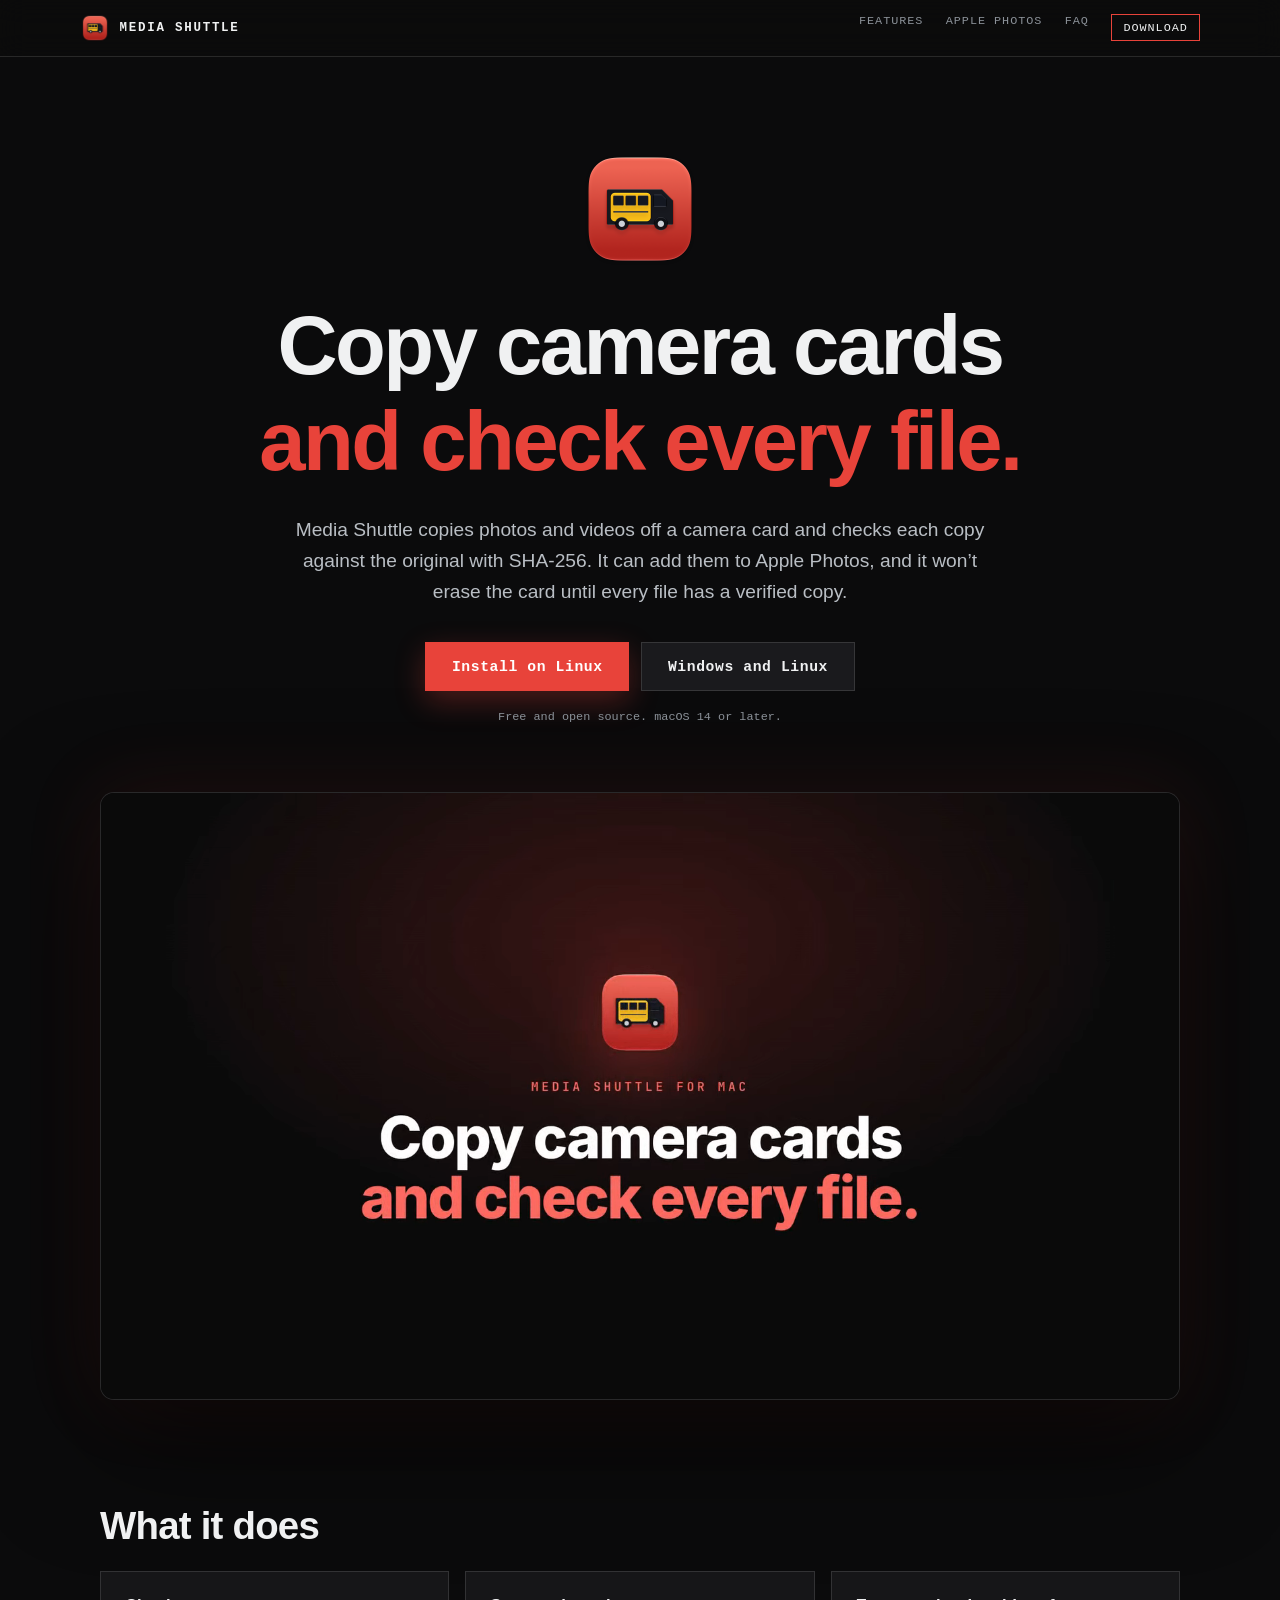
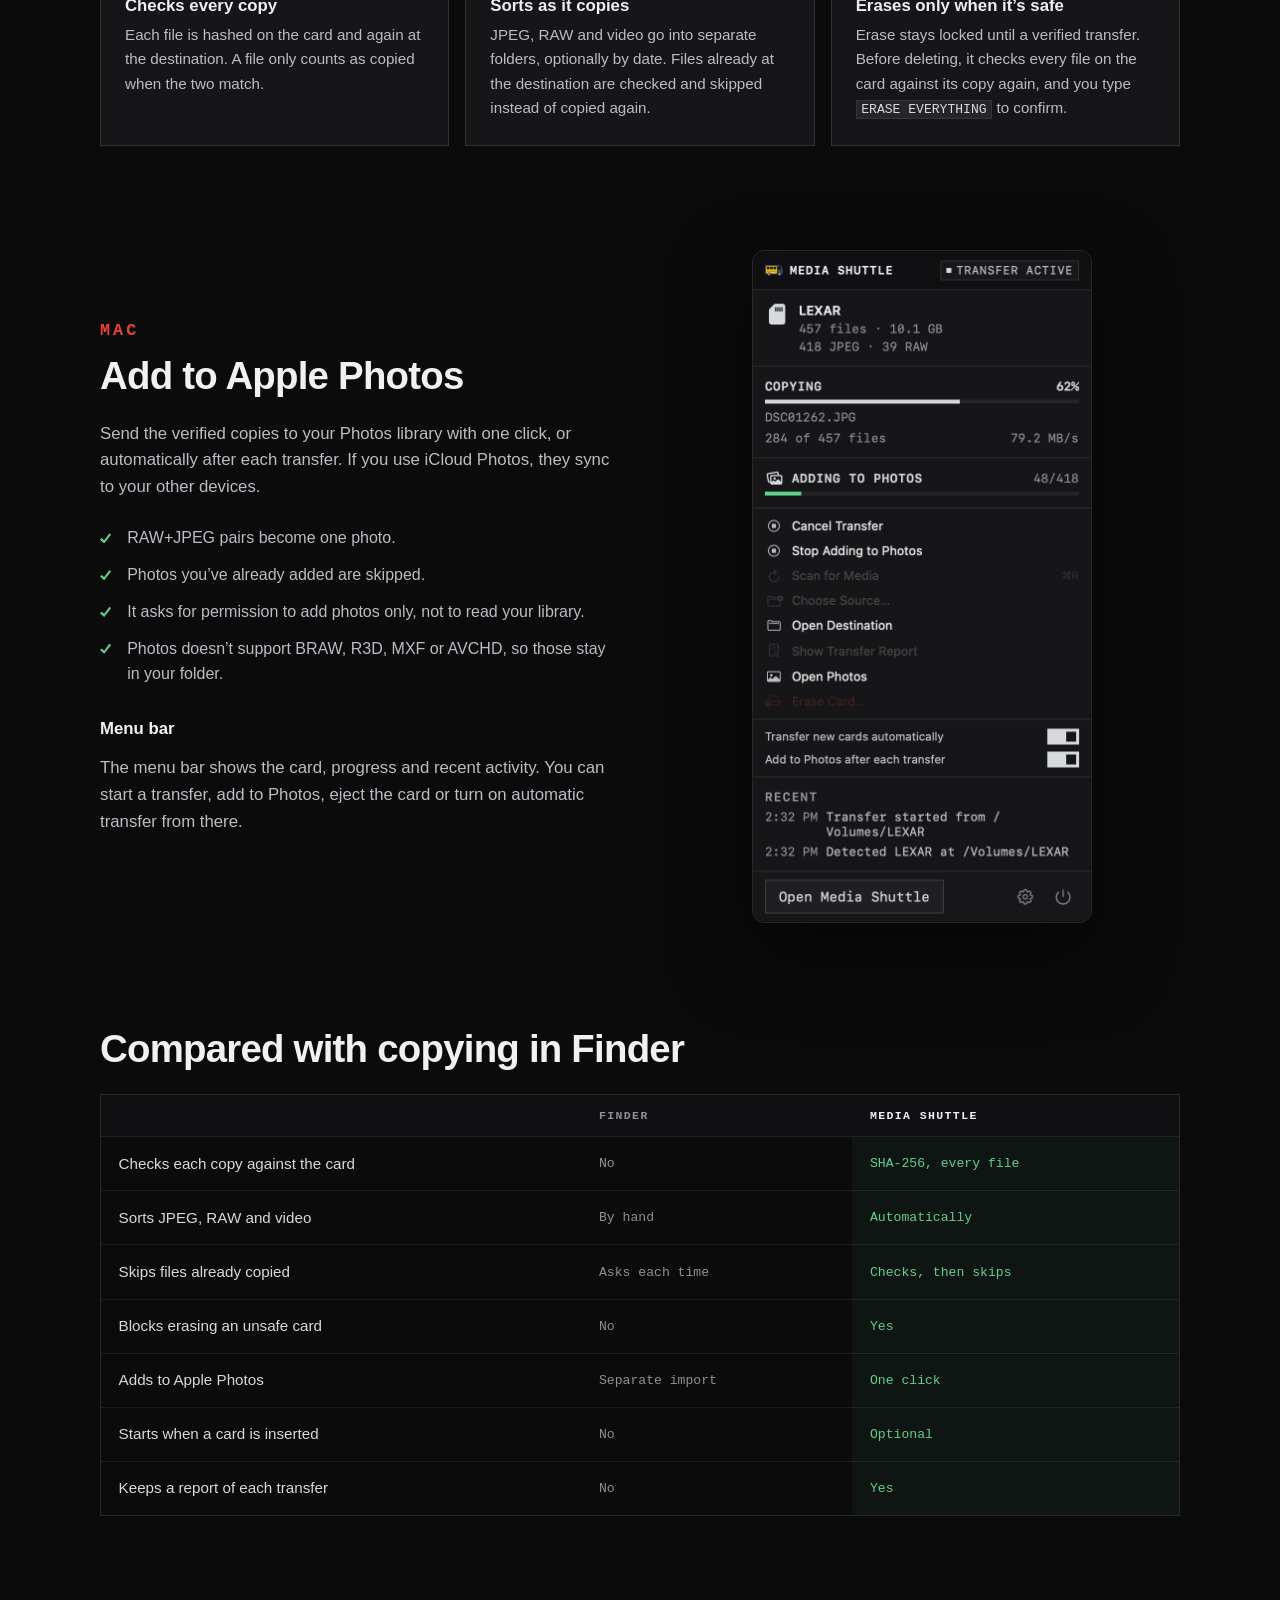
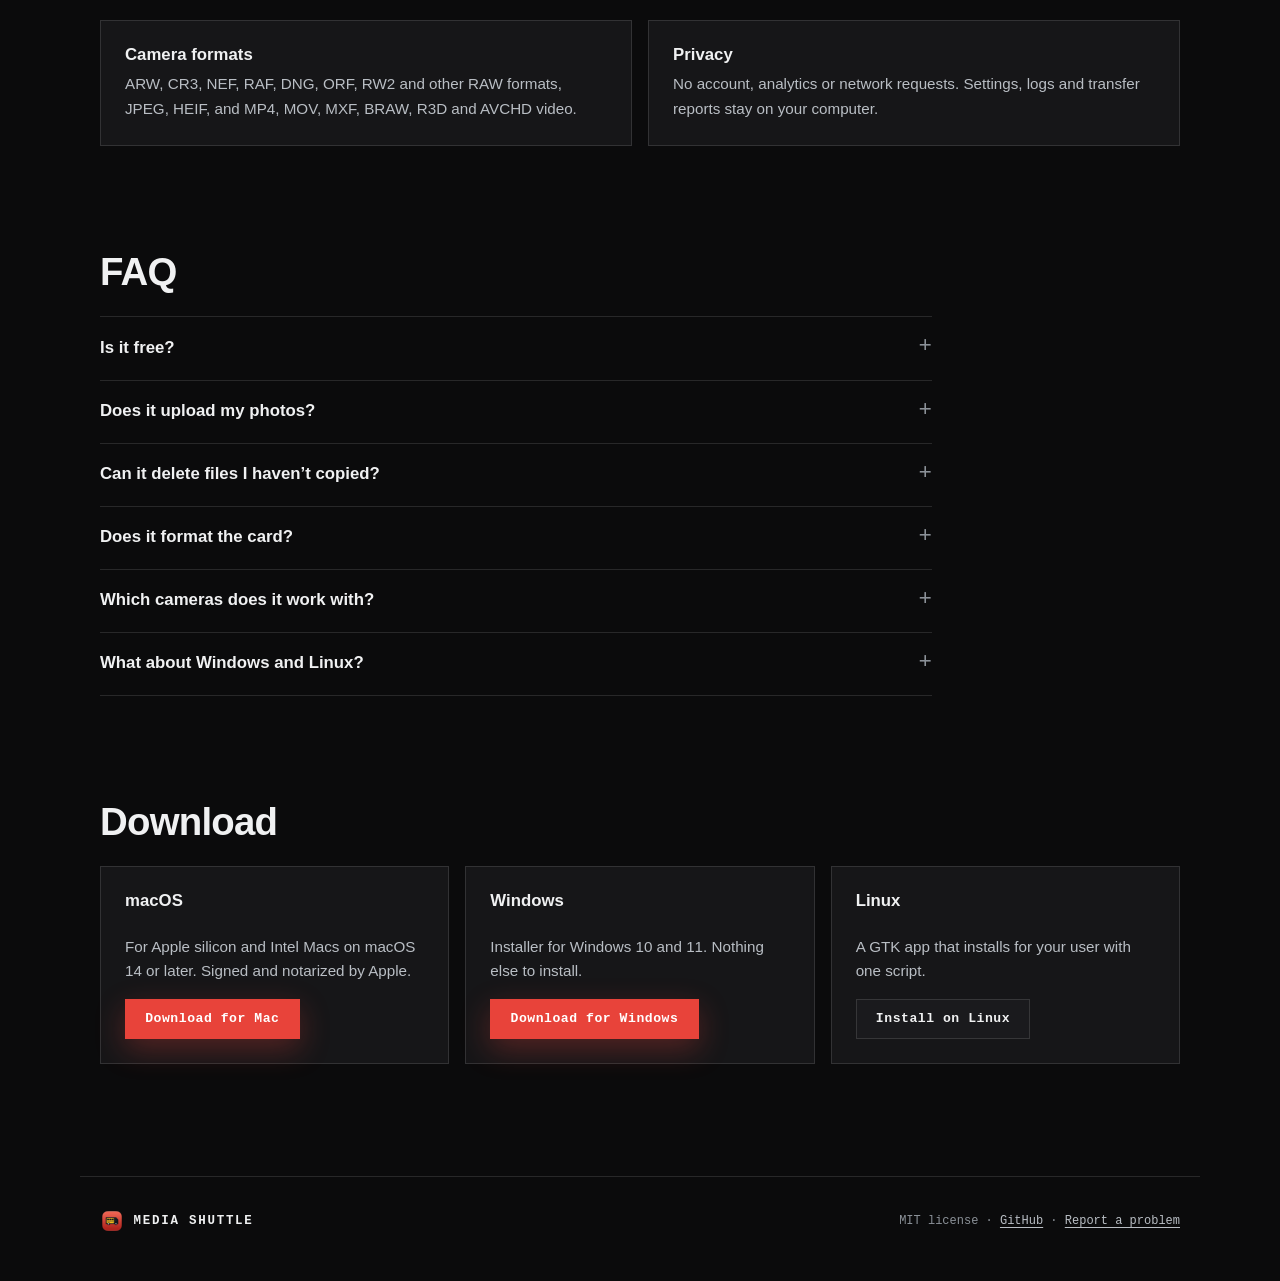
==== commit e01dde5e: "Send plain http:// visitors to the HTTPS site Co-Authored-By: Claude Opus 5.5 <noreply@anthropic.com" ====
--- a/site/index.html
+++ b/site/index.html
@@ -16,6 +16,13 @@
   <meta property="og:image" content="https://mediashuttle.webworldwide.online/assets/promo-thumbnail.jpg">
   <meta name="twitter:card" content="summary_large_image">
   <link rel="stylesheet" href="style.css">
+  <script>
+    // Cloudflare serves HTTPS for this host, but the zone doesn't force it, so plain http:// would
+    // otherwise stay on an unencrypted page.
+    if (location.protocol === "http:" && location.hostname === "mediashuttle.webworldwide.online") {
+      location.replace("https://" + location.host + location.pathname + location.search + location.hash);
+    }
+  </script>
 </head>
 <body>
   <header class="nav">
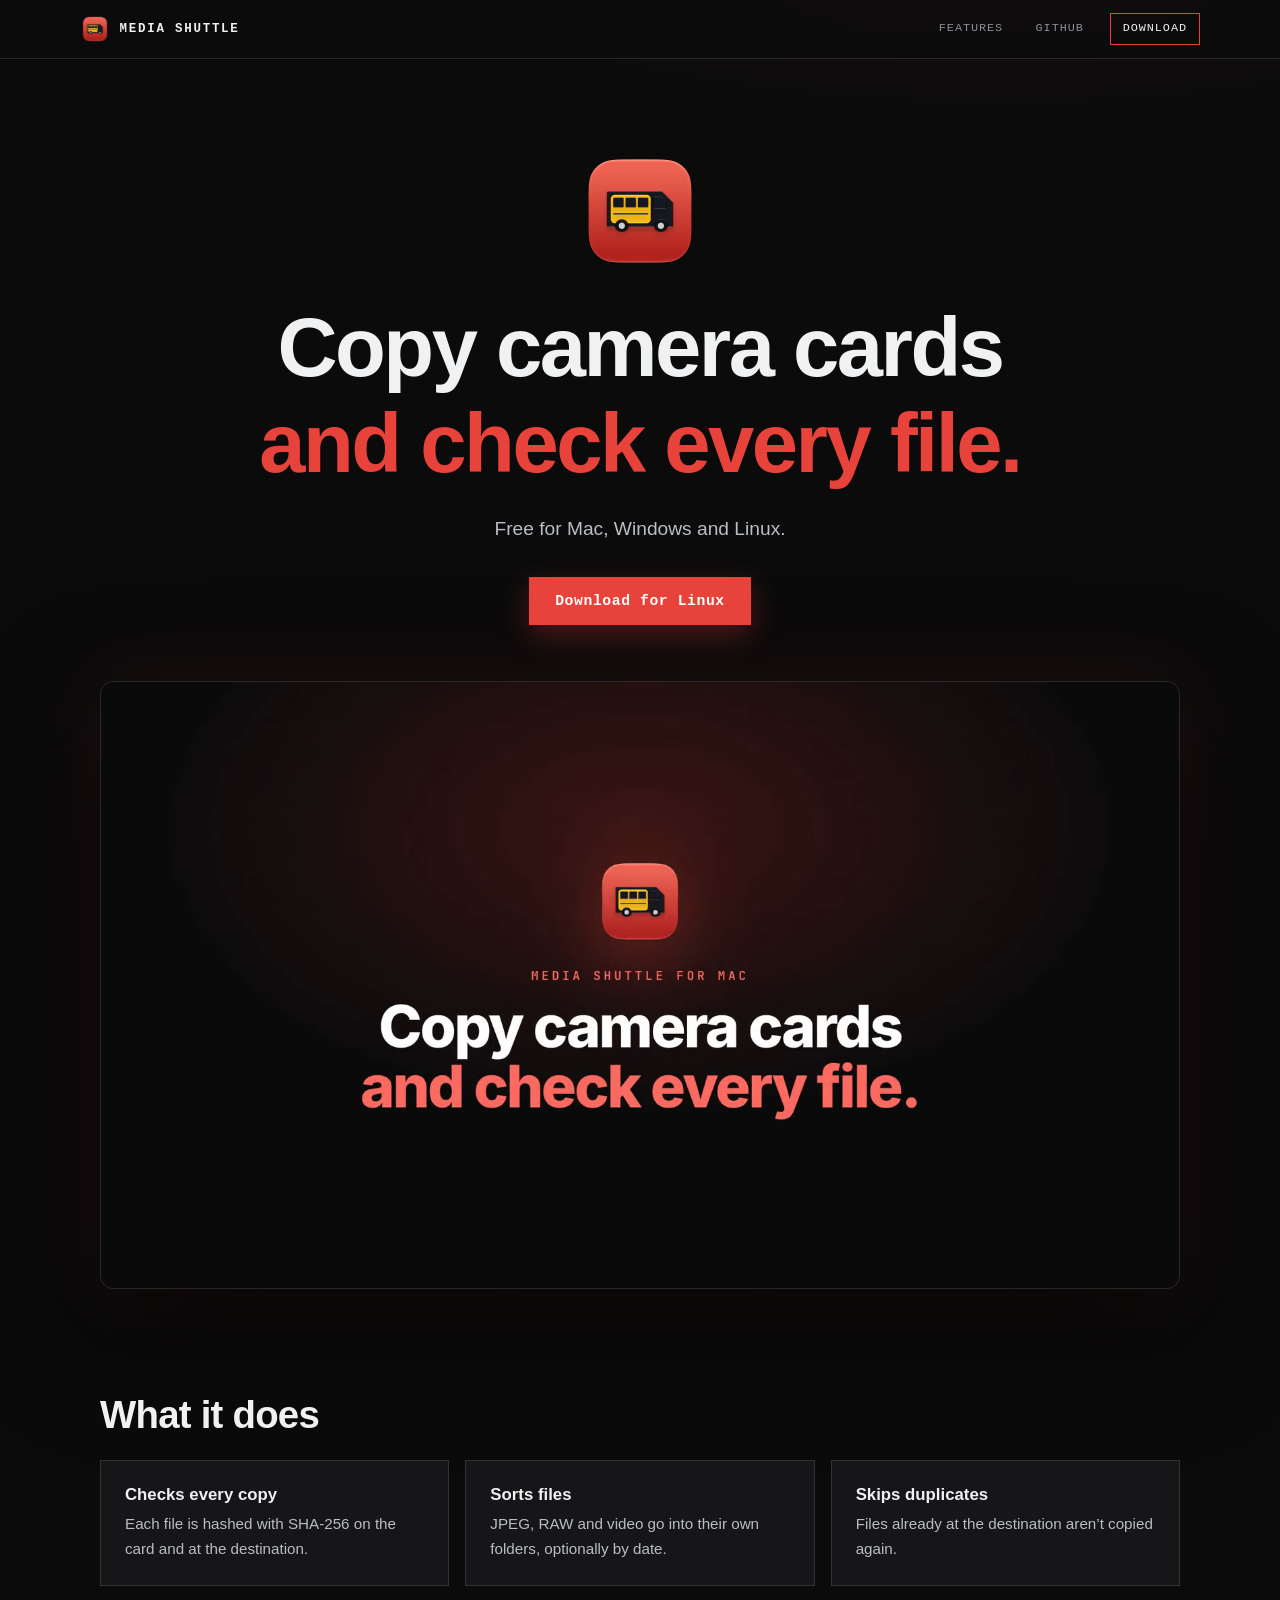
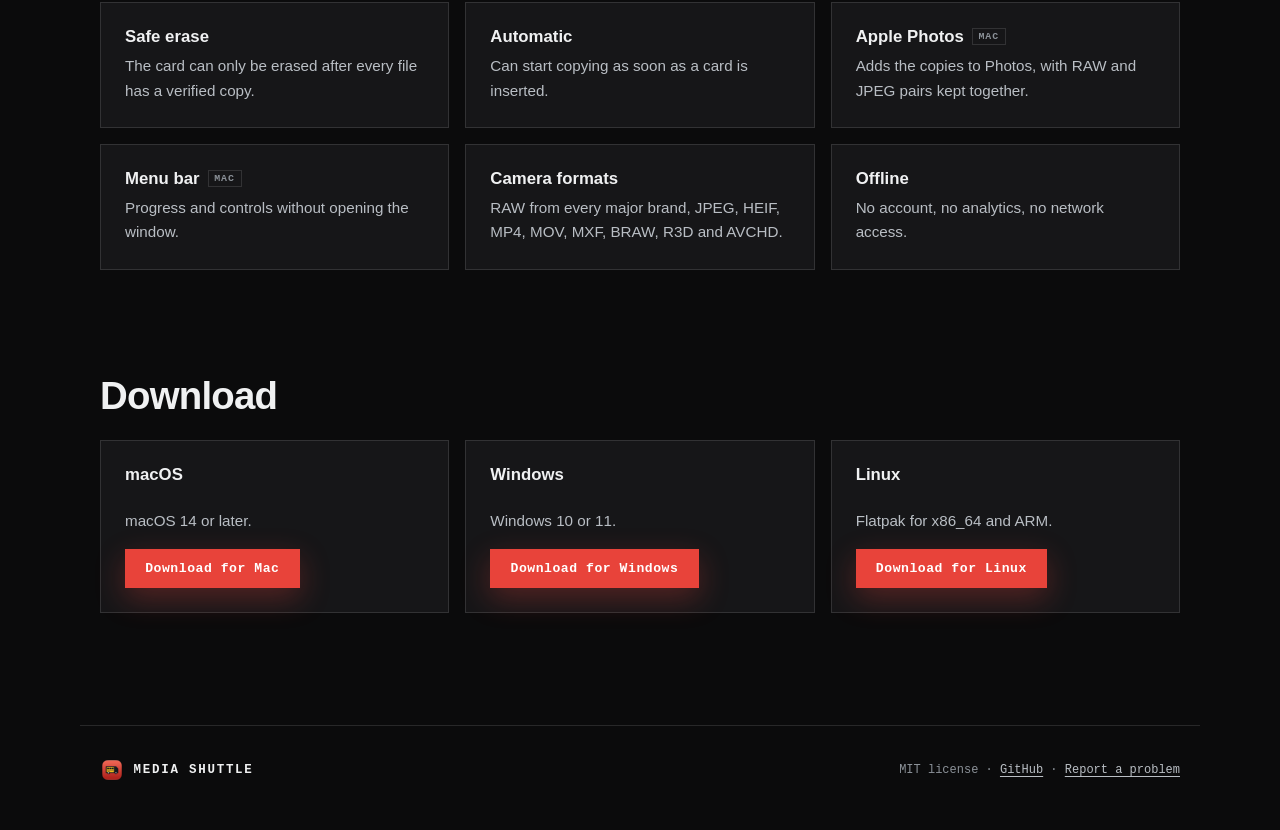
==== commit ed29ab1b: "Shorter website, one feature grid, Linux Flatpak download - Nav links and the Download button share " ====
--- a/site/index.html
+++ b/site/index.html
@@ -3,8 +3,8 @@
 <head>
   <meta charset="utf-8">
   <meta name="viewport" content="width=device-width, initial-scale=1">
-  <title>Media Shuttle: copy camera cards and check every file</title>
-  <meta name="description" content="Media Shuttle copies photos and videos off a camera card, checks each copy with SHA-256, and can add them to Apple Photos. Free for Mac, Windows and Linux.">
+  <title>Media Shuttle</title>
+  <meta name="description" content="Copy camera cards and check every file with SHA-256. Free for Mac, Windows and Linux.">
   <link rel="canonical" href="https://mediashuttle.webworldwide.online/">
   <link rel="icon" href="assets/favicon-64.png" type="image/png">
   <link rel="apple-touch-icon" href="assets/apple-touch-icon.png">
@@ -17,8 +17,7 @@
   <meta name="twitter:card" content="summary_large_image">
   <link rel="stylesheet" href="style.css">
   <script>
-    // Cloudflare serves HTTPS for this host, but the zone doesn't force it, so plain http:// would
-    // otherwise stay on an unencrypted page.
+    // Cloudflare serves HTTPS for this host, but the zone doesn't force it.
     if (location.protocol === "http:" && location.hostname === "mediashuttle.webworldwide.online") {
       location.replace("https://" + location.host + location.pathname + location.search + location.hash);
     }
@@ -32,8 +31,7 @@
     </a>
     <nav aria-label="Sections">
       <a href="#features">Features</a>
-      <a href="#photos">Apple Photos</a>
-      <a href="#faq">FAQ</a>
+      <a href="https://github.com/WebWorldWide/media-shuttle">GitHub</a>
       <a class="nav-cta" href="#download">Download</a>
     </nav>
   </header>
@@ -42,16 +40,10 @@
     <section class="hero">
       <img class="hero-icon" src="assets/icon.png" alt="" width="128" height="128">
       <h1>Copy camera cards<br><span class="accent">and check every file.</span></h1>
-      <p class="lede">
-        Media Shuttle copies photos and videos off a camera card and checks each copy against the
-        original with SHA-256. It can add them to Apple Photos, and it won’t erase the card until every
-        file has a verified copy.
-      </p>
+      <p class="lede">Free for Mac, Windows and Linux.</p>
       <div class="cta">
-        <a class="button primary big" data-download="primary" href="https://github.com/WebWorldWide/media-shuttle/releases/latest">Download for Mac</a>
-        <a class="button big" href="#download">Windows and Linux</a>
+        <a class="button primary big" data-download="primary" href="#download">Download</a>
       </div>
-      <p class="fineprint">Free and open source. macOS 14 or later.</p>
     </section>
 
     <section class="video-wrap">
@@ -69,119 +61,60 @@
       <div class="grid">
         <article class="panel">
           <h3>Checks every copy</h3>
-          <p>Each file is hashed on the card and again at the destination. A file only counts as copied when the two match.</p>
+          <p>Each file is hashed with SHA-256 on the card and at the destination.</p>
         </article>
         <article class="panel">
-          <h3>Sorts as it copies</h3>
-          <p>JPEG, RAW and video go into separate folders, optionally by date. Files already at the destination are checked and skipped instead of copied again.</p>
+          <h3>Sorts files</h3>
+          <p>JPEG, RAW and video go into their own folders, optionally by date.</p>
         </article>
         <article class="panel">
-          <h3>Erases only when it’s safe</h3>
-          <p>Erase stays locked until a verified transfer. Before deleting, it checks every file on the card against its copy again, and you type <code>ERASE EVERYTHING</code> to confirm.</p>
+          <h3>Skips duplicates</h3>
+          <p>Files already at the destination aren’t copied again.</p>
+        </article>
+        <article class="panel">
+          <h3>Safe erase</h3>
+          <p>The card can only be erased after every file has a verified copy.</p>
+        </article>
+        <article class="panel">
+          <h3>Automatic</h3>
+          <p>Can start copying as soon as a card is inserted.</p>
+        </article>
+        <article class="panel">
+          <h3>Apple Photos <span class="tag">Mac</span></h3>
+          <p>Adds the copies to Photos, with RAW and JPEG pairs kept together.</p>
+        </article>
+        <article class="panel">
+          <h3>Menu bar <span class="tag">Mac</span></h3>
+          <p>Progress and controls without opening the window.</p>
+        </article>
+        <article class="panel">
+          <h3>Camera formats</h3>
+          <p>RAW from every major brand, JPEG, HEIF, MP4, MOV, MXF, BRAW, R3D and AVCHD.</p>
+        </article>
+        <article class="panel">
+          <h3>Offline</h3>
+          <p>No account, no analytics, no network access.</p>
         </article>
       </div>
     </section>
 
-    <section id="photos" class="section split">
-      <div>
-        <p class="label">MAC</p>
-        <h2>Add to Apple Photos</h2>
-        <p>Send the verified copies to your Photos library with one click, or automatically after each transfer.
-          If you use iCloud Photos, they sync to your other devices.</p>
-        <ul class="ticks">
-          <li>RAW+JPEG pairs become one photo.</li>
-          <li>Photos you’ve already added are skipped.</li>
-          <li>It asks for permission to add photos only, not to read your library.</li>
-          <li>Photos doesn’t support BRAW, R3D, MXF or AVCHD, so those stay in your folder.</li>
-        </ul>
-        <h3 class="subhead">Menu bar</h3>
-        <p>The menu bar shows the card, progress and recent activity. You can start a transfer, add to Photos,
-          eject the card or turn on automatic transfer from there.</p>
-      </div>
-      <figure class="menubar-shot">
-        <img src="assets/menubar.png" width="340" height="673" loading="lazy"
-             alt="The Media Shuttle menu bar panel, copying 284 of 457 files from a card named LEXAR while adding 48 of 418 items to Apple Photos.">
-      </figure>
-    </section>
-
-    <section class="section">
-      <h2>Compared with copying in Finder</h2>
-      <div class="table-wrap">
-        <table class="compare">
-          <thead>
-            <tr><th scope="col"></th><th scope="col">Finder</th><th scope="col" class="us">Media Shuttle</th></tr>
-          </thead>
-          <tbody>
-            <tr><th scope="row">Checks each copy against the card</th><td class="no">No</td><td class="yes">SHA-256, every file</td></tr>
-            <tr><th scope="row">Sorts JPEG, RAW and video</th><td class="no">By hand</td><td class="yes">Automatically</td></tr>
-            <tr><th scope="row">Skips files already copied</th><td class="no">Asks each time</td><td class="yes">Checks, then skips</td></tr>
-            <tr><th scope="row">Blocks erasing an unsafe card</th><td class="no">No</td><td class="yes">Yes</td></tr>
-            <tr><th scope="row">Adds to Apple Photos</th><td class="no">Separate import</td><td class="yes">One click</td></tr>
-            <tr><th scope="row">Starts when a card is inserted</th><td class="no">No</td><td class="yes">Optional</td></tr>
-            <tr><th scope="row">Keeps a report of each transfer</th><td class="no">No</td><td class="yes">Yes</td></tr>
-          </tbody>
-        </table>
-      </div>
-    </section>
-
-    <section class="section">
-      <div class="grid two">
-        <article class="panel">
-          <h3>Camera formats</h3>
-          <p>ARW, CR3, NEF, RAF, DNG, ORF, RW2 and other RAW formats, JPEG, HEIF, and MP4, MOV, MXF, BRAW, R3D and AVCHD video.</p>
-        </article>
-        <article class="panel">
-          <h3>Privacy</h3>
-          <p>No account, analytics or network requests. Settings, logs and transfer reports stay on your computer.</p>
-        </article>
-      </div>
-    </section>
-
-    <section id="faq" class="section faq">
-      <h2>FAQ</h2>
-      <details>
-        <summary>Is it free?</summary>
-        <p>Yes. It’s open source under the MIT license.</p>
-      </details>
-      <details>
-        <summary>Does it upload my photos?</summary>
-        <p>No. Media Shuttle doesn’t connect to the internet. If you add photos to Apple Photos, your iCloud settings decide what syncs.</p>
-      </details>
-      <details>
-        <summary>Can it delete files I haven’t copied?</summary>
-        <p>Erase only unlocks after a verified transfer. It checks every file against its copy again first, and it refuses if the card has files it can’t verify.</p>
-      </details>
-      <details>
-        <summary>Does it format the card?</summary>
-        <p>No. It deletes the files and leaves the card’s filesystem as it is. Use your camera’s Format command for a fresh card.</p>
-      </details>
-      <details>
-        <summary>Which cameras does it work with?</summary>
-        <p>Any camera that writes a <code>DCIM</code> folder, plus Sony’s <code>M4ROOT</code> and <code>PRIVATE</code> video folders. You can also choose any folder yourself.</p>
-      </details>
-      <details>
-        <summary>What about Windows and Linux?</summary>
-        <p>Both have native apps with the same verified copy and erase. Apple Photos import is Mac only.</p>
-      </details>
-    </section>
-
     <section id="download" class="section">
       <h2>Download</h2>
-      <div class="grid platforms">
+      <div class="grid">
         <article class="panel platform">
           <h3>macOS</h3>
-          <p>For Apple silicon and Intel Macs on macOS 14 or later. Signed and notarized by Apple.</p>
+          <p>macOS 14 or later.</p>
           <a class="button primary" data-asset="macOS-universal.dmg" href="https://github.com/WebWorldWide/media-shuttle/releases/latest">Download for Mac</a>
         </article>
         <article class="panel platform">
           <h3>Windows</h3>
-          <p>Installer for Windows 10 and 11. Nothing else to install.</p>
+          <p>Windows 10 or 11.</p>
           <a class="button primary" data-asset="win-x64.exe" href="https://github.com/WebWorldWide/media-shuttle/releases/latest">Download for Windows</a>
         </article>
         <article class="panel platform">
           <h3>Linux</h3>
-          <p>A GTK app that installs for your user with one script.</p>
-          <a class="button" href="https://github.com/WebWorldWide/media-shuttle#linux">Install on Linux</a>
+          <p>Flatpak for x86_64 and ARM.</p>
+          <a class="button primary" data-asset="linux-x86_64.flatpak" data-asset-arm="linux-aarch64.flatpak" href="https://github.com/WebWorldWide/media-shuttle/releases/latest">Download for Linux</a>
         </article>
       </div>
     </section>
@@ -196,19 +129,14 @@
   </footer>
 
   <script>
-    // Offer the visitor's own platform first.
-    const platform = /Windows/i.test(navigator.userAgent) ? "windows"
-      : /Linux|X11/i.test(navigator.userAgent) && !/Android/i.test(navigator.userAgent) ? "linux" : "mac";
+    const ua = navigator.userAgent;
+    const platform = /Windows/i.test(ua) ? "windows" : /Linux|X11/i.test(ua) && !/Android/i.test(ua) ? "linux" : "mac";
+    const arm = /aarch64|arm64/i.test(ua);
     const primary = document.querySelector('[data-download="primary"]');
-    if (platform === "windows") primary.textContent = "Download for Windows";
-    if (platform === "linux") {
-      primary.textContent = "Install on Linux";
-      primary.href = "https://github.com/WebWorldWide/media-shuttle#linux";
-    }
+    primary.textContent = { mac: "Download for Mac", windows: "Download for Windows", linux: "Download for Linux" }[platform];
 
-    // Point each download at the newest release that has its file, since a release can ship for
-    // one platform before the others. If GitHub's API is unavailable, the links stay on the
-    // latest release page.
+    // Each button gets the newest release that has its file, since a release can ship for one
+    // platform before the others. If GitHub's API is unavailable, they link to the release page.
     fetch("https://api.github.com/repos/WebWorldWide/media-shuttle/releases?per_page=20")
       .then((response) => (response.ok ? response.json() : Promise.reject()))
       .then((releases) => {
@@ -216,16 +144,20 @@
         const newest = (suffix) => {
           for (const release of published) {
             const asset = (release.assets || []).find((candidate) => candidate.name.endsWith(suffix));
-            if (asset) return asset;
+            if (asset) return asset.browser_download_url;
           }
           return null;
         };
         document.querySelectorAll("[data-asset]").forEach((link) => {
-          const asset = newest(link.dataset.asset);
-          if (asset) link.href = asset.browser_download_url;
+          const suffix = arm && link.dataset.assetArm ? link.dataset.assetArm : link.dataset.asset;
+          const url = newest(suffix);
+          if (url) link.href = url;
         });
-        const mine = platform === "windows" ? newest("win-x64.exe") : platform === "mac" ? newest("macOS-universal.dmg") : null;
-        if (mine) primary.href = mine.browser_download_url;
+        primary.href = document.querySelector(
+          platform === "windows" ? '[data-asset="win-x64.exe"]'
+            : platform === "linux" ? '[data-asset="linux-x86_64.flatpak"]'
+            : '[data-asset="macOS-universal.dmg"]'
+        ).href;
       })
       .catch(() => {});
   </script>
--- a/site/style.css
+++ b/site/style.css
@@ -75,11 +75,16 @@
   font: 600 0.78rem var(--mono);
   letter-spacing: 0.14em;
 }
-.nav nav { display: flex; gap: 1.4rem; flex-wrap: wrap; }
+.nav nav { display: flex; align-items: center; gap: 0.4rem; }
 .nav nav a {
+  display: inline-flex;
+  align-items: center;
+  height: 32px;
+  padding: 0 0.75rem;
+  border: 1px solid transparent;
   color: var(--text-muted);
   text-decoration: none;
-  font: 0.74rem var(--mono);
+  font: 0.74rem/1 var(--mono);
   letter-spacing: 0.08em;
   text-transform: uppercase;
 }
@@ -91,8 +96,7 @@
 .hero { padding: 5.5rem 0 2.5rem; text-align: center; }
 .hero-icon { display: block; width: 128px; height: 128px; margin: 0 auto 1.6rem; }
 .hero h1 { font-size: clamp(2.8rem, 6.6vw, 5.2rem); }
-.lede { font-size: 1.2rem; max-width: 44rem; margin: 1.6rem auto 2.2rem; color: var(--text-secondary); }
-.fineprint { font: 0.74rem var(--mono); color: var(--text-muted); margin-top: 1.2rem; }
+.lede { font-size: 1.2rem; margin: 1.4rem auto 2rem; color: var(--text-secondary); }
 .cta { display: flex; gap: 0.75rem; flex-wrap: wrap; justify-content: center; }
 .button {
   display: inline-block;
@@ -124,79 +128,25 @@
 
 /* Sections */
 .section { padding: 5.5rem 0 1rem; }
-.label {
-  margin: 0 0 0.9rem;
-  color: var(--accent);
-  font: 600 0.72rem var(--mono);
-  letter-spacing: 0.18em;
-}
 .panel {
   background: var(--panel);
   border: 1px solid var(--hairline);
   padding: 1.5rem;
 }
 .panel p { margin: 0; font-size: 0.95rem; }
+.panel h3 { display: flex; align-items: center; gap: 0.5rem; }
+.tag { font: 600 0.62rem var(--mono); letter-spacing: 0.1em; text-transform: uppercase; color: var(--text-muted); border: 1px solid var(--hairline); padding: 0.15rem 0.35rem; }
 
 .grid { display: grid; grid-template-columns: repeat(3, 1fr); gap: 1rem; }
-.grid.two { grid-template-columns: repeat(2, 1fr); }
 
-.split { display: grid; grid-template-columns: 1fr 1fr; gap: 3rem; align-items: center; }
-.split > div > p { font-size: 1.05rem; }
-.ticks { list-style: none; padding: 0; margin: 1.5rem 0 0; display: grid; gap: 0.7rem; }
-.ticks li { position: relative; padding-left: 1.7rem; }
-.ticks li::before {
-  content: "";
-  position: absolute;
-  left: 0;
-  top: 0.45em;
-  width: 11px;
-  height: 11px;
-  background: var(--verified);
-  clip-path: polygon(14% 52%, 0 66%, 38% 100%, 100% 22%, 86% 8%, 38% 72%);
-}
 
 .platform { display: flex; flex-direction: column; gap: 1rem; }
 .platform p { flex: 1; }
 .platform .button { align-self: flex-start; }
 
-.subhead { margin: 2rem 0 0.4rem; }
 
-/* Menu bar render */
-.menubar-shot { margin: 0; justify-self: center; }
-.menubar-shot img {
-  display: block;
-  width: min(340px, 80vw);
-  height: auto;
-  border-radius: 12px;
-  border: 1px solid var(--hairline);
-  box-shadow: 0 30px 80px rgba(0, 0, 0, 0.55);
-}
-
-/* Comparison */
-.table-wrap { overflow-x: auto; border: 1px solid var(--hairline); }
-.compare { width: 100%; border-collapse: collapse; font-size: 0.95rem; }
-.compare th, .compare td { padding: 0.9rem 1.1rem; text-align: left; border-bottom: 1px solid var(--hairline-soft); }
-.compare thead th { font: 600 0.72rem var(--mono); letter-spacing: 0.12em; text-transform: uppercase; color: var(--text-muted); background: var(--chrome); }
-.compare thead th.us { color: var(--text); }
-.compare tbody th { color: var(--text-bright); font-weight: 500; }
-.compare td { font: 0.82rem var(--mono); white-space: nowrap; }
-.compare td.no { color: var(--text-muted); }
-.compare td.yes { color: var(--verified); background: rgba(95, 208, 138, 0.05); }
-.compare tbody tr:last-child th, .compare tbody tr:last-child td { border-bottom: 0; }
-
-/* FAQ */
-.faq details { border-bottom: 1px solid var(--hairline); padding: 1.1rem 0; max-width: 52rem; }
-.faq details:first-of-type { border-top: 1px solid var(--hairline); }
-.faq summary { cursor: pointer; color: var(--text); font-weight: 600; font-size: 1.05rem; list-style: none; position: relative; padding-right: 2rem; }
-.faq summary::-webkit-details-marker { display: none; }
-.faq summary::after { content: "+"; position: absolute; right: 0; top: -0.1rem; font: 400 1.4rem var(--mono); color: var(--text-muted); }
-.faq details[open] summary::after { content: "–"; }
-.faq details p { margin: 0.7rem 0 0; }
-
-/* Final call to action */
-
-.nav-cta { color: var(--text) !important; border: 1px solid var(--accent); padding: 0.35rem 0.7rem; }
-.nav-cta:hover { background: var(--accent); }
+.nav nav a.nav-cta { color: var(--text); border-color: var(--accent); margin-left: 0.4rem; }
+.nav nav a.nav-cta:hover { background: var(--accent); color: #fff; }
 
 /* Footer */
 .footer {
@@ -216,8 +166,6 @@
 .footer a { color: var(--text-secondary); }
 
 @media (max-width: 880px) {
-  .hero, .split { grid-template-columns: 1fr; }
-  .hero { padding-top: 3.5rem; }
-  .grid, .grid.two { grid-template-columns: 1fr; }
-  .nav nav a:not(.nav-cta) { display: none; }
+  .hero,   .hero { padding-top: 3.5rem; }
+  .grid,   .nav nav a:not(.nav-cta) { display: none; }
 }
